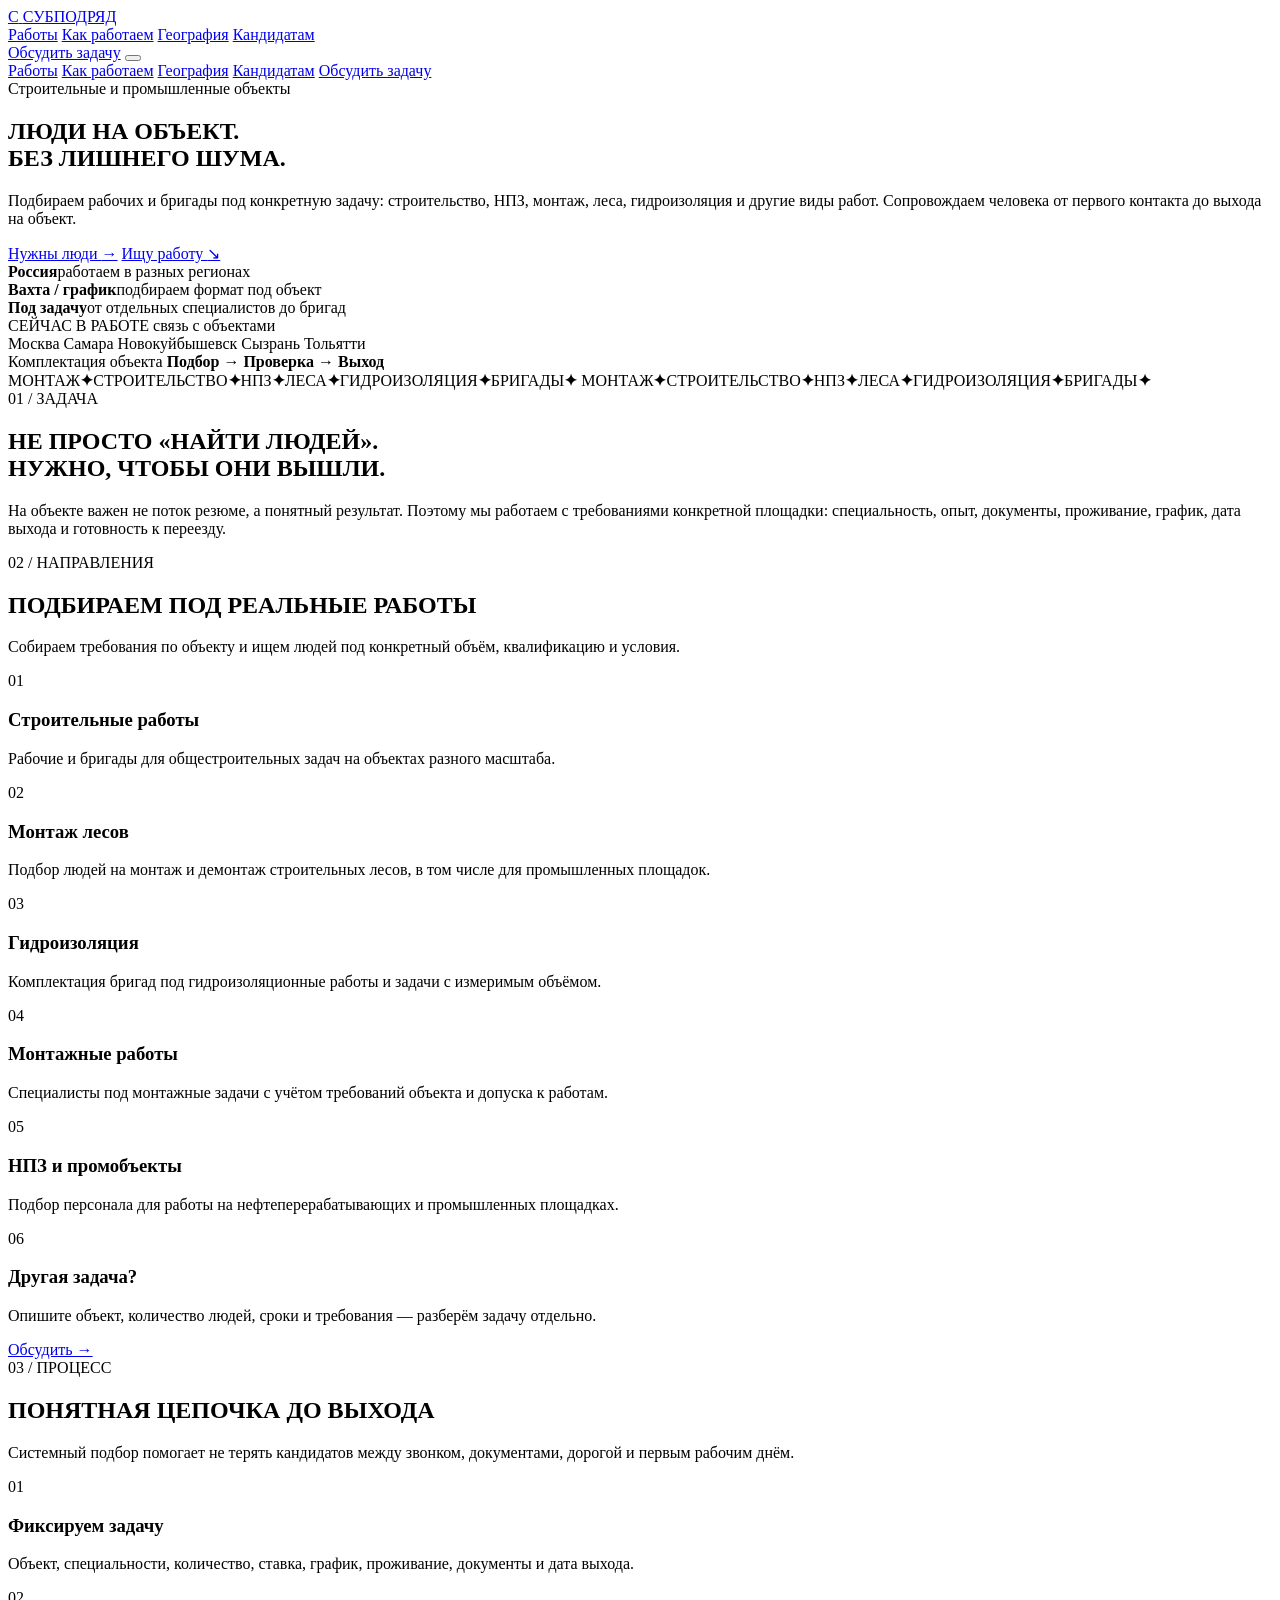
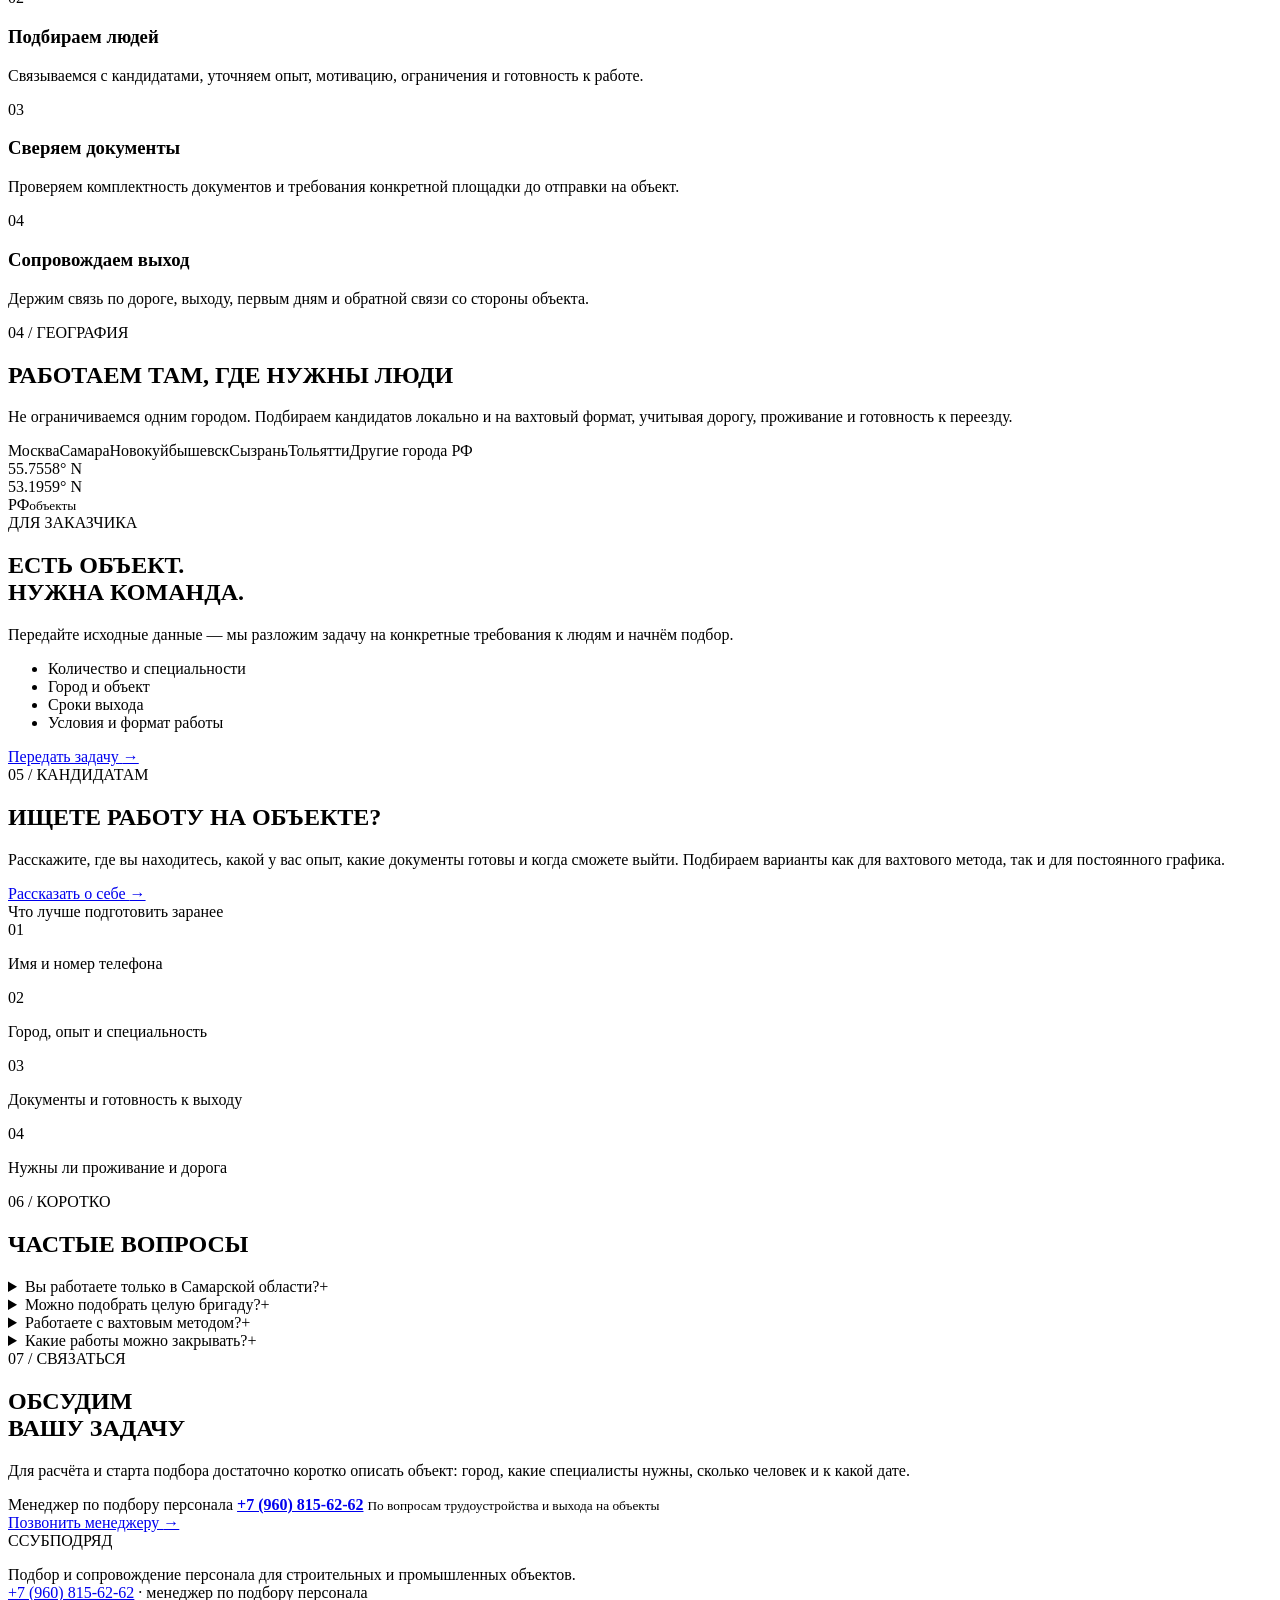
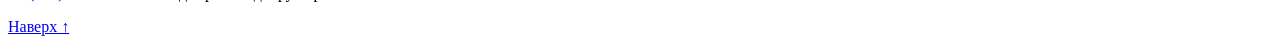
==== index.html @ 8a324e75 "Add company website" ====
<!doctype html>
<html lang="ru">
<head>
  <meta charset="utf-8">
  <meta name="viewport" content="width=device-width, initial-scale=1">
  <meta name="theme-color" content="#0b0d0f">
  <meta name="description" content="Субподряд — подбор и вывод рабочих и бригад на строительные, промышленные и нефтеперерабатывающие объекты по России.">
  <title>Субподряд — люди на объект</title>
  <link rel="preconnect" href="https://fonts.googleapis.com">
  <link rel="preconnect" href="https://fonts.gstatic.com" crossorigin>
  <link href="https://fonts.googleapis.com/css2?family=Manrope:wght@400;500;600;700;800&family=Russo+One&display=swap" rel="stylesheet">
  <link rel="stylesheet" href="styles.css">
  <link rel="icon" href="data:image/svg+xml,%3Csvg xmlns='http://www.w3.org/2000/svg' viewBox='0 0 64 64'%3E%3Crect width='64' height='64' rx='14' fill='%23F6C543'/%3E%3Cpath d='M17 18h30v8H25v7h18v8H25v7h22v8H17z' fill='%230B0D0F'/%3E%3C/svg%3E">
</head>
<body>
  <div class="noise"></div>

  <header class="site-header" id="top">
    <div class="container nav">
      <a class="brand" href="#top" aria-label="Субподряд">
        <span class="brand-mark">С</span>
        <span class="brand-text">СУБПОДРЯД</span>
      </a>
      <nav class="nav-links" aria-label="Основная навигация">
        <a href="#services">Работы</a>
        <a href="#process">Как работаем</a>
        <a href="#geography">География</a>
        <a href="#candidates">Кандидатам</a>
      </nav>
      <a class="btn btn-small btn-outline" href="#contact">Обсудить задачу</a>
      <button class="menu-button" aria-expanded="false" aria-controls="mobile-menu" aria-label="Открыть меню">
        <span></span><span></span>
      </button>
    </div>
    <div class="mobile-menu" id="mobile-menu">
      <a href="#services">Работы</a>
      <a href="#process">Как работаем</a>
      <a href="#geography">География</a>
      <a href="#candidates">Кандидатам</a>
      <a href="#contact">Обсудить задачу</a>
    </div>
  </header>

  <main>
    <section class="hero">
      <div class="container hero-grid">
        <div class="hero-copy reveal">
          <div class="eyebrow"><span class="pulse"></span> Строительные и промышленные объекты</div>
          <h1>ЛЮДИ НА ОБЪЕКТ.<br><span>БЕЗ ЛИШНЕГО ШУМА.</span></h1>
          <p class="hero-lead">Подбираем рабочих и бригады под конкретную задачу: строительство, НПЗ, монтаж, леса, гидроизоляция и другие виды работ. Сопровождаем человека от первого контакта до выхода на объект.</p>
          <div class="hero-actions">
            <a class="btn btn-primary" href="#contact">Нужны люди <span>→</span></a>
            <a class="text-link" href="#candidates">Ищу работу <span>↘</span></a>
          </div>
          <div class="hero-meta">
            <div><strong>Россия</strong><span>работаем в разных регионах</span></div>
            <div><strong>Вахта / график</strong><span>подбираем формат под объект</span></div>
            <div><strong>Под задачу</strong><span>от отдельных специалистов до бригад</span></div>
          </div>
        </div>

        <div class="hero-panel reveal delay-1" aria-label="Направления работы">
          <div class="panel-top">
            <span>СЕЙЧАС В РАБОТЕ</span>
            <span class="status-dot">связь с объектами</span>
          </div>
          <div class="route-map">
            <div class="route-line line-a"></div>
            <div class="route-line line-b"></div>
            <div class="route-line line-c"></div>
            <span class="city city-moscow"><i></i>Москва</span>
            <span class="city city-samara"><i></i>Самара</span>
            <span class="city city-nk"><i></i>Новокуйбышевск</span>
            <span class="city city-syzran"><i></i>Сызрань</span>
            <span class="city city-tlt"><i></i>Тольятти</span>
          </div>
          <div class="panel-bottom">
            <span>Комплектация объекта</span>
            <strong>Подбор → Проверка → Выход</strong>
          </div>
        </div>
      </div>
      <div class="marquee" aria-hidden="true">
        <div class="marquee-track">
          <span>МОНТАЖ</span><b>✦</b><span>СТРОИТЕЛЬСТВО</span><b>✦</b><span>НПЗ</span><b>✦</b><span>ЛЕСА</span><b>✦</b><span>ГИДРОИЗОЛЯЦИЯ</span><b>✦</b><span>БРИГАДЫ</span><b>✦</b>
          <span>МОНТАЖ</span><b>✦</b><span>СТРОИТЕЛЬСТВО</span><b>✦</b><span>НПЗ</span><b>✦</b><span>ЛЕСА</span><b>✦</b><span>ГИДРОИЗОЛЯЦИЯ</span><b>✦</b><span>БРИГАДЫ</span><b>✦</b>
        </div>
      </div>
    </section>

    <section class="section intro">
      <div class="container split">
        <div class="section-label reveal">01 / ЗАДАЧА</div>
        <div class="intro-copy reveal delay-1">
          <h2>НЕ ПРОСТО «НАЙТИ ЛЮДЕЙ».<br>НУЖНО, ЧТОБЫ ОНИ <span>ВЫШЛИ.</span></h2>
          <p>На объекте важен не поток резюме, а понятный результат. Поэтому мы работаем с требованиями конкретной площадки: специальность, опыт, документы, проживание, график, дата выхода и готовность к переезду.</p>
        </div>
      </div>
    </section>

    <section class="section services" id="services">
      <div class="container">
        <div class="section-head reveal">
          <div>
            <div class="section-label">02 / НАПРАВЛЕНИЯ</div>
            <h2>ПОДБИРАЕМ ПОД <span>РЕАЛЬНЫЕ РАБОТЫ</span></h2>
          </div>
          <p>Собираем требования по объекту и ищем людей под конкретный объём, квалификацию и условия.</p>
        </div>
        <div class="service-grid">
          <article class="service-card reveal">
            <span class="service-num">01</span>
            <h3>Строительные работы</h3>
            <p>Рабочие и бригады для общестроительных задач на объектах разного масштаба.</p>
            <div class="card-line"></div>
          </article>
          <article class="service-card reveal delay-1">
            <span class="service-num">02</span>
            <h3>Монтаж лесов</h3>
            <p>Подбор людей на монтаж и демонтаж строительных лесов, в том числе для промышленных площадок.</p>
            <div class="card-line"></div>
          </article>
          <article class="service-card reveal delay-2">
            <span class="service-num">03</span>
            <h3>Гидроизоляция</h3>
            <p>Комплектация бригад под гидроизоляционные работы и задачи с измеримым объёмом.</p>
            <div class="card-line"></div>
          </article>
          <article class="service-card reveal">
            <span class="service-num">04</span>
            <h3>Монтажные работы</h3>
            <p>Специалисты под монтажные задачи с учётом требований объекта и допуска к работам.</p>
            <div class="card-line"></div>
          </article>
          <article class="service-card reveal delay-1">
            <span class="service-num">05</span>
            <h3>НПЗ и промобъекты</h3>
            <p>Подбор персонала для работы на нефтеперерабатывающих и промышленных площадках.</p>
            <div class="card-line"></div>
          </article>
          <article class="service-card accent-card reveal delay-2">
            <span class="service-num">06</span>
            <h3>Другая задача?</h3>
            <p>Опишите объект, количество людей, сроки и требования — разберём задачу отдельно.</p>
            <a href="#contact">Обсудить →</a>
          </article>
        </div>
      </div>
    </section>

    <section class="section process" id="process">
      <div class="container">
        <div class="section-head reveal">
          <div>
            <div class="section-label">03 / ПРОЦЕСС</div>
            <h2>ПОНЯТНАЯ ЦЕПОЧКА <span>ДО ВЫХОДА</span></h2>
          </div>
          <p>Системный подбор помогает не терять кандидатов между звонком, документами, дорогой и первым рабочим днём.</p>
        </div>
        <div class="process-list">
          <div class="process-row reveal">
            <span class="process-index">01</span>
            <h3>Фиксируем задачу</h3>
            <p>Объект, специальности, количество, ставка, график, проживание, документы и дата выхода.</p>
          </div>
          <div class="process-row reveal">
            <span class="process-index">02</span>
            <h3>Подбираем людей</h3>
            <p>Связываемся с кандидатами, уточняем опыт, мотивацию, ограничения и готовность к работе.</p>
          </div>
          <div class="process-row reveal">
            <span class="process-index">03</span>
            <h3>Сверяем документы</h3>
            <p>Проверяем комплектность документов и требования конкретной площадки до отправки на объект.</p>
          </div>
          <div class="process-row reveal">
            <span class="process-index">04</span>
            <h3>Сопровождаем выход</h3>
            <p>Держим связь по дороге, выходу, первым дням и обратной связи со стороны объекта.</p>
          </div>
        </div>
      </div>
    </section>

    <section class="section geography" id="geography">
      <div class="container geo-grid">
        <div class="geo-copy reveal">
          <div class="section-label">04 / ГЕОГРАФИЯ</div>
          <h2>РАБОТАЕМ ТАМ, ГДЕ <span>НУЖНЫ ЛЮДИ</span></h2>
          <p>Не ограничиваемся одним городом. Подбираем кандидатов локально и на вахтовый формат, учитывая дорогу, проживание и готовность к переезду.</p>
          <div class="city-tags">
            <span>Москва</span><span>Самара</span><span>Новокуйбышевск</span><span>Сызрань</span><span>Тольятти</span><span>Другие города РФ</span>
          </div>
        </div>
        <div class="geo-visual reveal delay-1">
          <div class="coordinate c1">55.7558° N</div>
          <div class="coordinate c2">53.1959° N</div>
          <div class="geo-ring ring-1"></div>
          <div class="geo-ring ring-2"></div>
          <div class="geo-core"><span>РФ</span><small>объекты</small></div>
          <div class="geo-point p1"></div><div class="geo-point p2"></div><div class="geo-point p3"></div><div class="geo-point p4"></div>
        </div>
      </div>
    </section>

    <section class="section employer">
      <div class="container employer-card reveal">
        <div>
          <div class="section-label dark-label">ДЛЯ ЗАКАЗЧИКА</div>
          <h2>ЕСТЬ ОБЪЕКТ.<br>НУЖНА <span>КОМАНДА.</span></h2>
        </div>
        <div class="employer-side">
          <p>Передайте исходные данные — мы разложим задачу на конкретные требования к людям и начнём подбор.</p>
          <ul>
            <li>Количество и специальности</li>
            <li>Город и объект</li>
            <li>Сроки выхода</li>
            <li>Условия и формат работы</li>
          </ul>
          <a class="btn btn-dark" href="#contact">Передать задачу <span>→</span></a>
        </div>
      </div>
    </section>

    <section class="section candidates" id="candidates">
      <div class="container candidate-grid">
        <div class="candidate-copy reveal">
          <div class="section-label">05 / КАНДИДАТАМ</div>
          <h2>ИЩЕТЕ <span>РАБОТУ НА ОБЪЕКТЕ?</span></h2>
          <p>Расскажите, где вы находитесь, какой у вас опыт, какие документы готовы и когда сможете выйти. Подбираем варианты как для вахтового метода, так и для постоянного графика.</p>
          <a class="btn btn-primary" href="#contact">Рассказать о себе <span>→</span></a>
        </div>
        <div class="candidate-checklist reveal delay-1">
          <div class="check-head">Что лучше подготовить заранее</div>
          <div class="check-item"><span>01</span><p>Имя и номер телефона</p></div>
          <div class="check-item"><span>02</span><p>Город, опыт и специальность</p></div>
          <div class="check-item"><span>03</span><p>Документы и готовность к выходу</p></div>
          <div class="check-item"><span>04</span><p>Нужны ли проживание и дорога</p></div>
        </div>
      </div>
    </section>

    <section class="section faq">
      <div class="container">
        <div class="section-head reveal">
          <div>
            <div class="section-label">06 / КОРОТКО</div>
            <h2>ЧАСТЫЕ <span>ВОПРОСЫ</span></h2>
          </div>
        </div>
        <div class="faq-list">
          <details class="reveal">
            <summary>Вы работаете только в Самарской области?<span>+</span></summary>
            <p>Нет. Среди направлений работы — Москва, Самара, Новокуйбышевск, Сызрань, Тольятти и другие города России. География зависит от текущих объектов.</p>
          </details>
          <details class="reveal">
            <summary>Можно подобрать целую бригаду?<span>+</span></summary>
            <p>Да. Задача может быть как на отдельных специалистов, так и на сформированные или комплектуемые бригады.</p>
          </details>
          <details class="reveal">
            <summary>Работаете с вахтовым методом?<span>+</span></summary>
            <p>Да. При подборе учитываем готовность к переезду, дорогу, проживание и дату возможного выхода.</p>
          </details>
          <details class="reveal">
            <summary>Какие работы можно закрывать?<span>+</span></summary>
            <p>Строительные и монтажные работы, строительные леса, гидроизоляция, задачи на НПЗ и промышленных объектах, а также другие направления после уточнения требований.</p>
          </details>
        </div>
      </div>
    </section>

    <section class="section contact" id="contact">
      <div class="container contact-card reveal">
        <div>
          <div class="section-label">07 / СВЯЗАТЬСЯ</div>
          <h2>ОБСУДИМ<br><span>ВАШУ ЗАДАЧУ</span></h2>
        </div>
        <div class="contact-side">
          <p>Для расчёта и старта подбора достаточно коротко описать объект: город, какие специалисты нужны, сколько человек и к какой дате.</p>
          <div class="contact-note">
            <span>Менеджер по подбору персонала</span>
            <strong><a href="tel:+79608156262">+7 (960) 815-62-62</a></strong>
            <small>По вопросам трудоустройства и выхода на объекты</small>
          </div>
          <a class="btn btn-primary" href="tel:+79608156262">Позвонить менеджеру <span>→</span></a>
        </div>
      </div>
    </section>
  </main>

  <footer>
    <div class="container footer-grid">
      <div class="brand footer-brand"><span class="brand-mark">С</span><span class="brand-text">СУБПОДРЯД</span></div>
      <p>Подбор и сопровождение персонала для строительных и промышленных объектов.<br><a href="tel:+79608156262">+7 (960) 815-62-62</a> · менеджер по подбору персонала</p>
      <a href="#top">Наверх ↑</a>
    </div>
  </footer>

  <script src="script.js"></script>
</body>
</html>
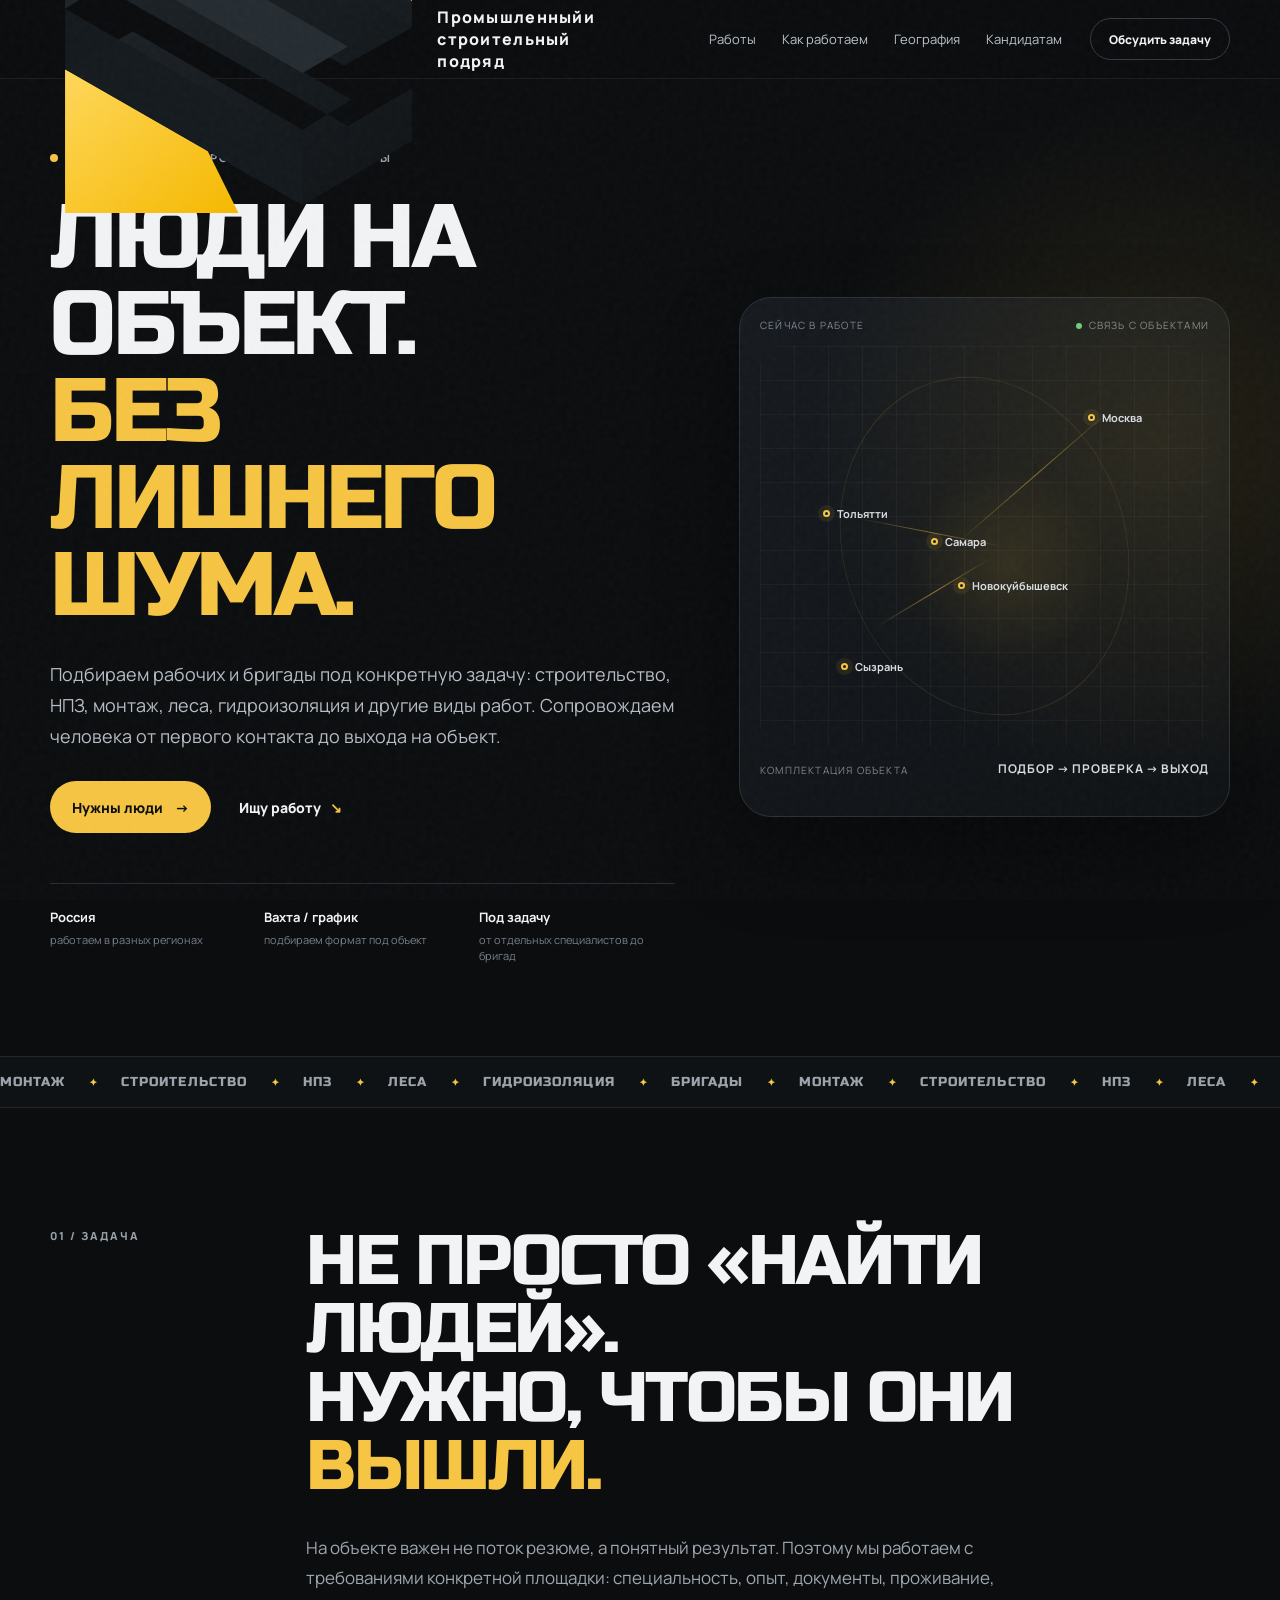
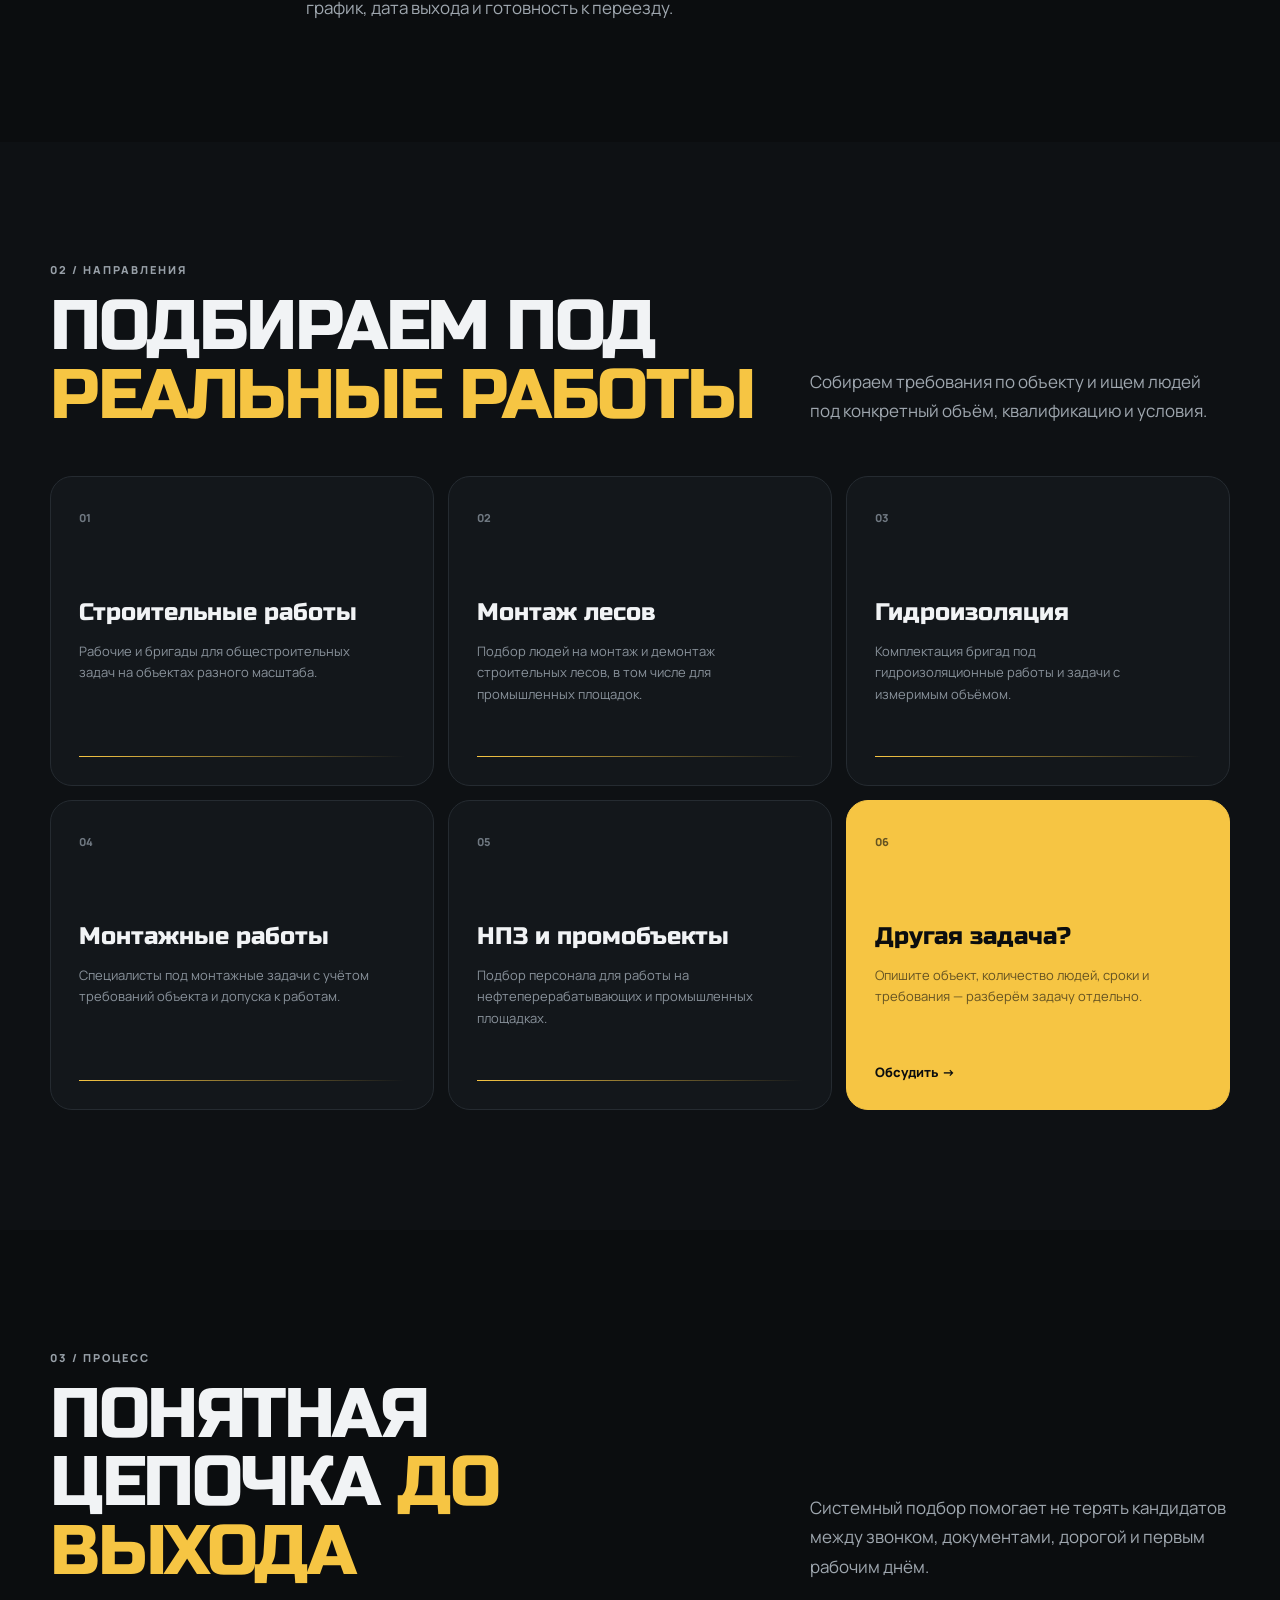
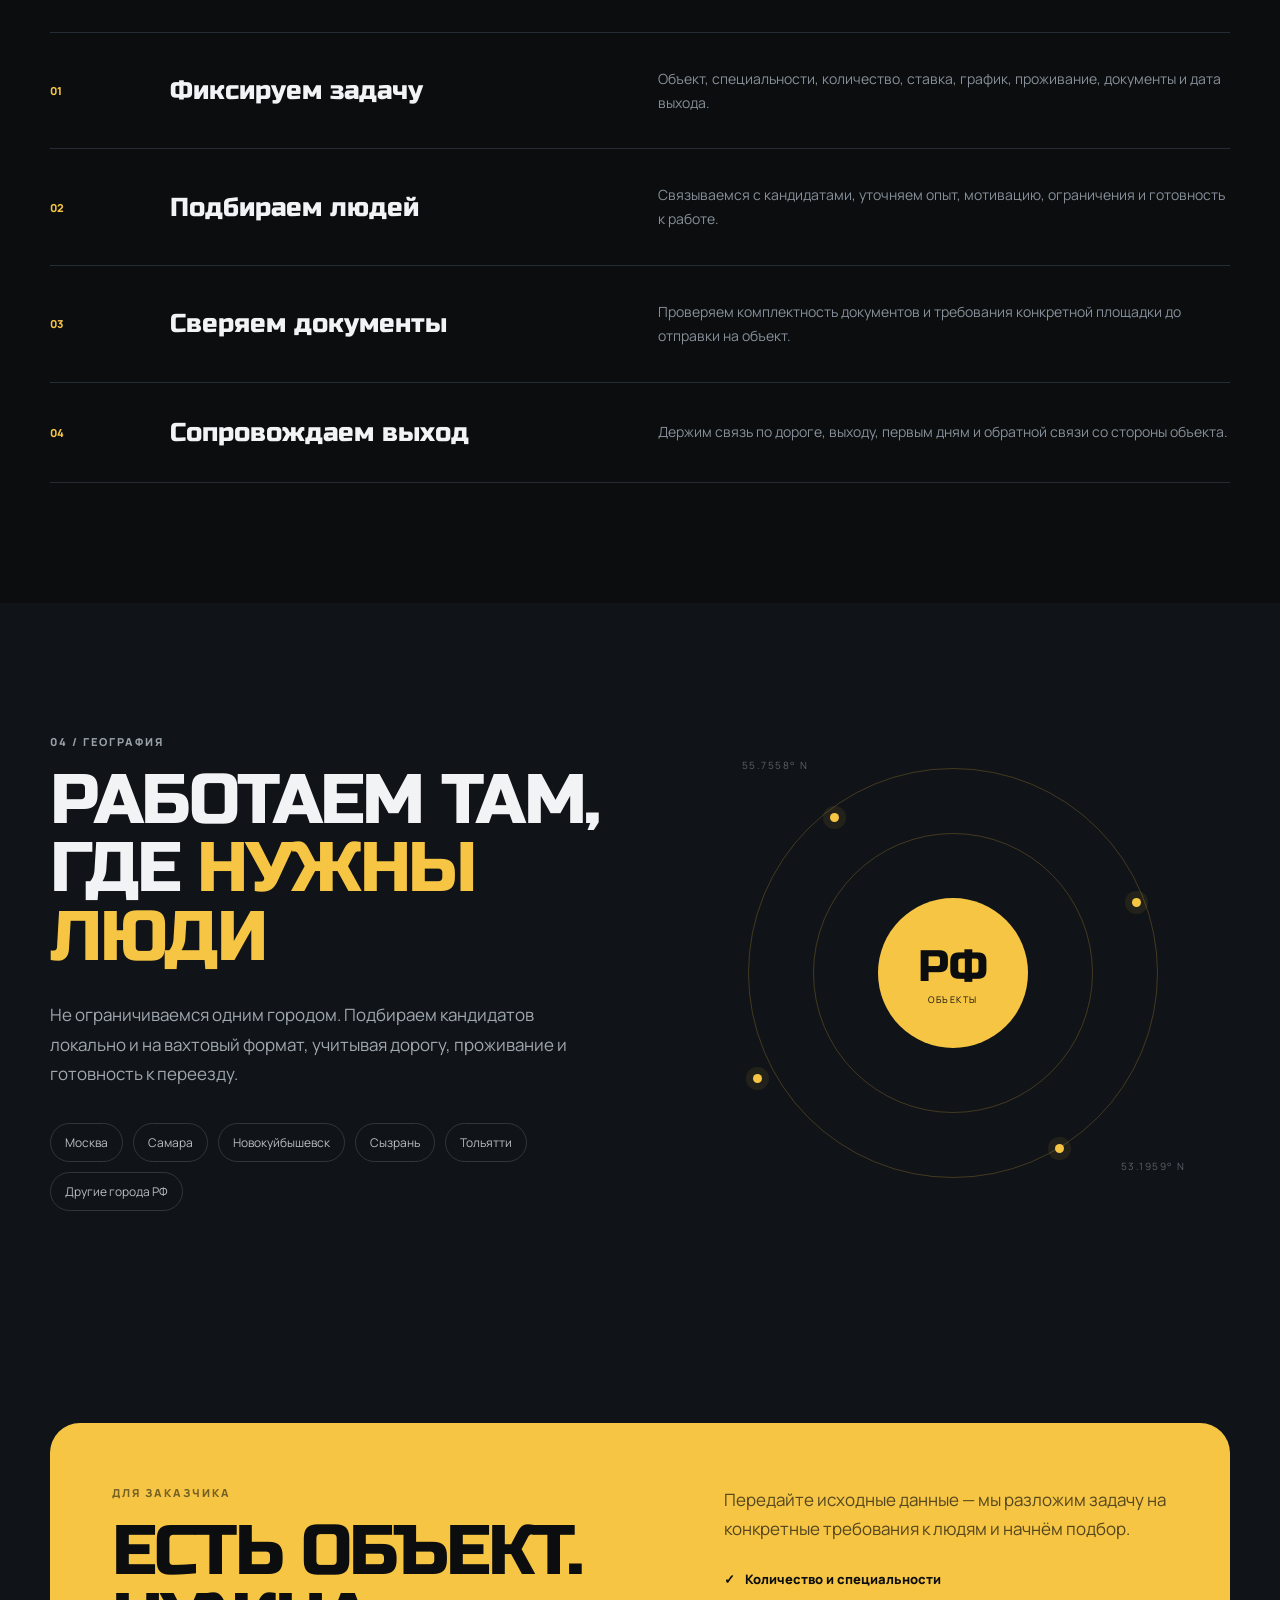
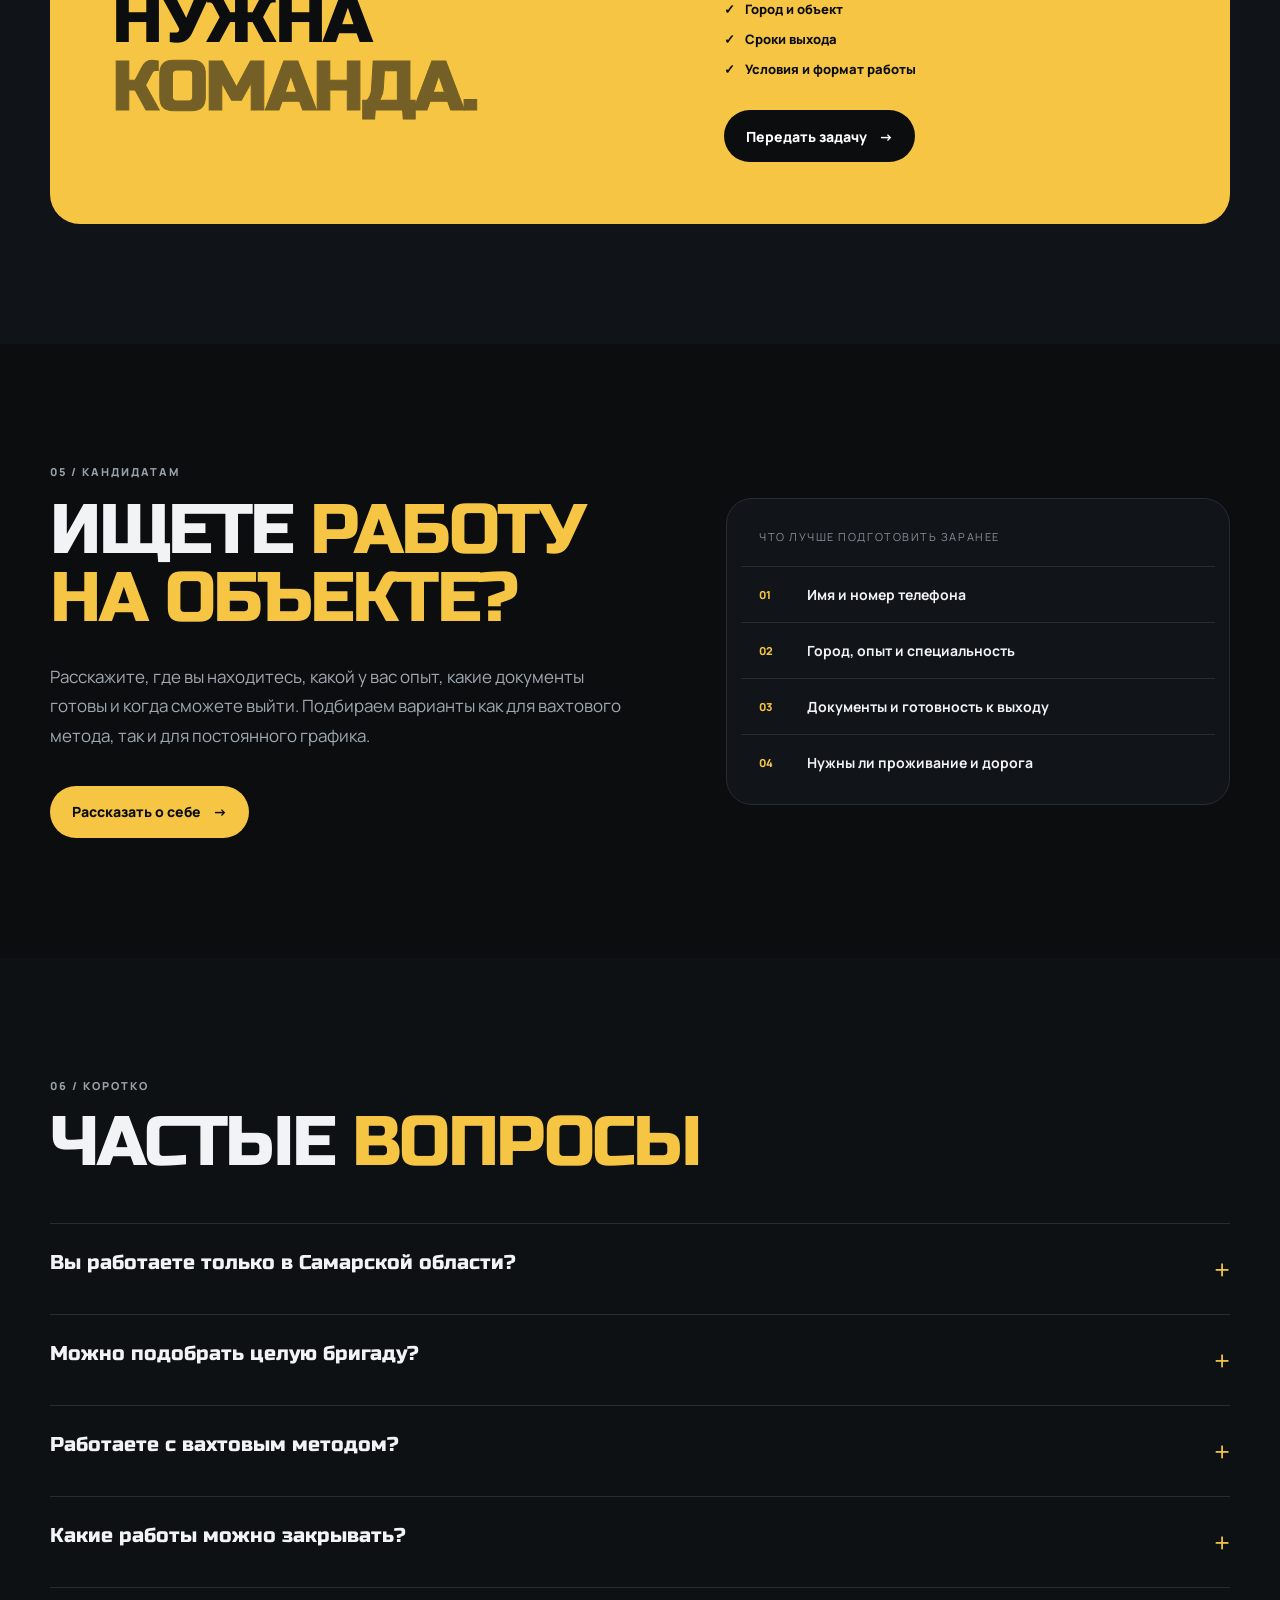
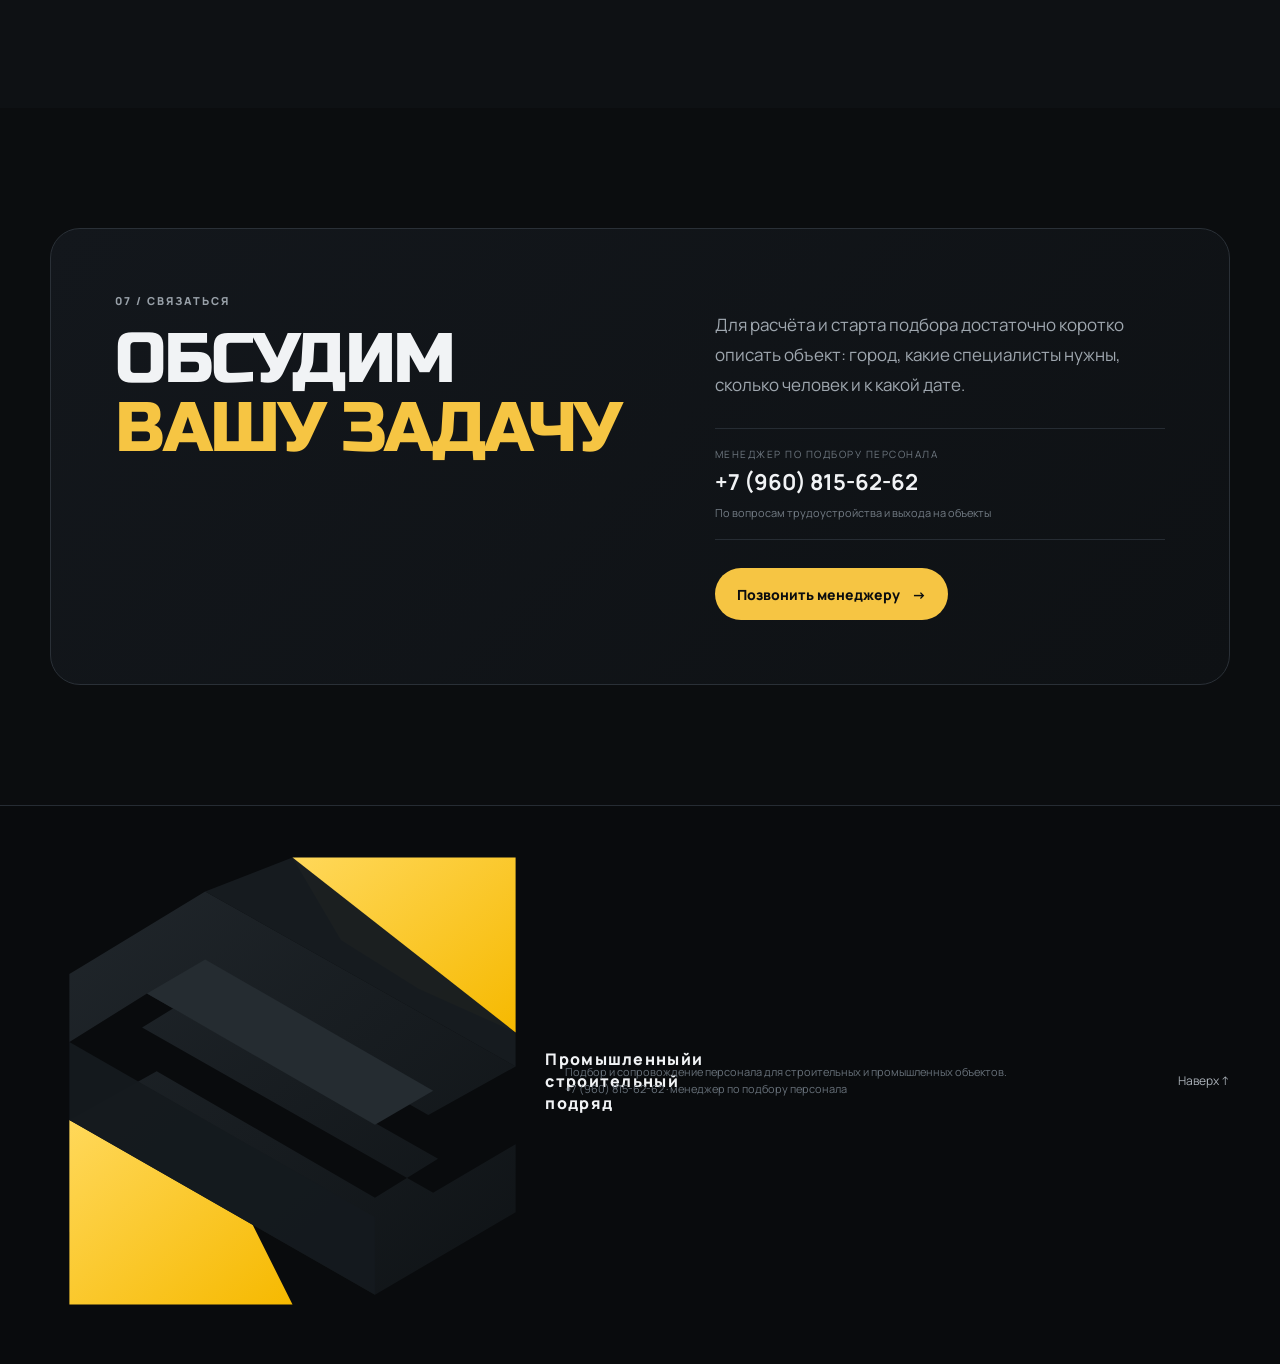
==== commit 22536238: "Replace temporary Subpodryad wordmark with descriptor logo" ====
--- a/index.html
+++ b/index.html
@@ -4,22 +4,22 @@
   <meta charset="utf-8">
   <meta name="viewport" content="width=device-width, initial-scale=1">
   <meta name="theme-color" content="#0b0d0f">
-  <meta name="description" content="Субподряд — подбор и вывод рабочих и бригад на строительные, промышленные и нефтеперерабатывающие объекты по России.">
-  <title>Субподряд — люди на объект</title>
+  <meta name="description" content="Промышленный и строительный подряд — подбор и вывод рабочих и бригад на строительные, промышленные и нефтеперерабатывающие объекты по России.">
+  <title>Промышленный и строительный подряд</title>
   <link rel="preconnect" href="https://fonts.googleapis.com">
   <link rel="preconnect" href="https://fonts.gstatic.com" crossorigin>
   <link href="https://fonts.googleapis.com/css2?family=Manrope:wght@400;500;600;700;800&family=Russo+One&display=swap" rel="stylesheet">
   <link rel="stylesheet" href="styles.css">
-  <link rel="icon" href="data:image/svg+xml,%3Csvg xmlns='http://www.w3.org/2000/svg' viewBox='0 0 64 64'%3E%3Crect width='64' height='64' rx='14' fill='%23F6C543'/%3E%3Cpath d='M17 18h30v8H25v7h18v8H25v7h22v8H17z' fill='%230B0D0F'/%3E%3C/svg%3E">
+  <link rel="icon" href="brand-icon.svg" type="image/svg+xml">
 </head>
 <body>
   <div class="noise"></div>
 
   <header class="site-header" id="top">
     <div class="container nav">
-      <a class="brand" href="#top" aria-label="Субподряд">
-        <span class="brand-mark">С</span>
-        <span class="brand-text">СУБПОДРЯД</span>
+      <a class="brand brand-lockup" href="#top" aria-label="Промышленный и строительный подряд">
+        <img class="brand-icon" src="brand-icon.svg" alt="">
+        <span class="brand-descriptor"><span>Промышленный</span><span>и строительный подряд</span></span>
       </a>
       <nav class="nav-links" aria-label="Основная навигация">
         <a href="#services">Работы</a>
@@ -290,7 +290,10 @@
 
   <footer>
     <div class="container footer-grid">
-      <div class="brand footer-brand"><span class="brand-mark">С</span><span class="brand-text">СУБПОДРЯД</span></div>
+      <div class="brand brand-lockup footer-brand">
+        <img class="brand-icon" src="brand-icon.svg" alt="">
+        <span class="brand-descriptor"><span>Промышленный</span><span>и строительный подряд</span></span>
+      </div>
       <p>Подбор и сопровождение персонала для строительных и промышленных объектов.<br><a href="tel:+79608156262">+7 (960) 815-62-62</a> · менеджер по подбору персонала</p>
       <a href="#top">Наверх ↑</a>
     </div>
--- a/styles.css
+++ b/styles.css
@@ -0,0 +1,270 @@
+:root{
+  --bg:#0b0d0f;
+  --bg-2:#111418;
+  --card:#15191e;
+  --line:#262c33;
+  --text:#f1f3f5;
+  --muted:#98a0a8;
+  --accent:#f6c543;
+  --accent-2:#ffd866;
+  --dark:#0b0d0f;
+  --max:1180px;
+  --radius:26px;
+}
+*{box-sizing:border-box}
+html{scroll-behavior:smooth}
+body{
+  margin:0;
+  font-family:"Manrope",sans-serif;
+  background:var(--bg);
+  color:var(--text);
+  overflow-x:hidden;
+}
+body.menu-open{overflow:hidden}
+a{color:inherit;text-decoration:none}
+button{font:inherit}
+.container{width:min(calc(100% - 40px),var(--max));margin:0 auto}
+.noise{
+  position:fixed;inset:0;pointer-events:none;opacity:.045;z-index:99;
+  background-image:url("data:image/svg+xml,%3Csvg viewBox='0 0 180 180' xmlns='http://www.w3.org/2000/svg'%3E%3Cfilter id='n'%3E%3CfeTurbulence type='fractalNoise' baseFrequency='.85' numOctaves='3' stitchTiles='stitch'/%3E%3C/filter%3E%3Crect width='100%25' height='100%25' filter='url(%23n)' opacity='.7'/%3E%3C/svg%3E");
+}
+.site-header{
+  position:fixed;top:0;left:0;right:0;z-index:50;
+  background:rgba(11,13,15,.78);backdrop-filter:blur(16px);
+  border-bottom:1px solid rgba(255,255,255,.07);
+}
+.nav{height:78px;display:flex;align-items:center;gap:28px}
+.brand{display:inline-flex;align-items:center;gap:10px;font-weight:800;letter-spacing:.08em}
+.brand-mark{
+  width:34px;height:34px;border-radius:10px;display:grid;place-items:center;
+  background:var(--accent);color:var(--dark);font-family:"Russo One",sans-serif;
+}
+.brand-text{font-size:14px}
+.nav-links{display:flex;gap:26px;margin-left:auto}
+.nav-links a{font-size:13px;color:#bcc3ca;transition:.2s}
+.nav-links a:hover{color:var(--text)}
+.btn{
+  display:inline-flex;align-items:center;justify-content:center;gap:12px;
+  min-height:52px;padding:0 22px;border-radius:999px;font-weight:800;font-size:14px;
+  transition:transform .2s,background .2s,border-color .2s;
+}
+.btn:hover{transform:translateY(-2px)}
+.btn-small{min-height:42px;padding:0 18px;font-size:12px}
+.btn-outline{border:1px solid #353b42}
+.btn-outline:hover{border-color:#626b74}
+.btn-primary{background:var(--accent);color:var(--dark)}
+.btn-primary:hover{background:var(--accent-2)}
+.btn-dark{background:var(--dark);color:white}
+.menu-button{display:none;margin-left:auto;background:none;border:0;width:42px;height:42px;position:relative}
+.menu-button span{position:absolute;left:9px;right:9px;height:2px;background:white;transition:.25s}
+.menu-button span:first-child{top:15px}.menu-button span:last-child{top:25px}
+.menu-button[aria-expanded="true"] span:first-child{transform:translateY(5px) rotate(45deg)}
+.menu-button[aria-expanded="true"] span:last-child{transform:translateY(-5px) rotate(-45deg)}
+.mobile-menu{display:none}
+
+.hero{padding:150px 0 0;min-height:840px;position:relative}
+.hero:before{
+  content:"";position:absolute;width:760px;height:760px;right:-260px;top:60px;
+  background:radial-gradient(circle,rgba(246,197,67,.11),transparent 65%);pointer-events:none;
+}
+.hero-grid{display:grid;grid-template-columns:1.12fr .88fr;gap:64px;align-items:center}
+.eyebrow,.section-label{
+  color:var(--muted);font-size:11px;font-weight:800;letter-spacing:.18em;text-transform:uppercase;
+}
+.eyebrow{display:flex;align-items:center;gap:10px;margin-bottom:30px}
+.pulse{width:8px;height:8px;border-radius:50%;background:var(--accent);box-shadow:0 0 0 0 rgba(246,197,67,.5);animation:pulse 2s infinite}
+@keyframes pulse{70%{box-shadow:0 0 0 9px rgba(246,197,67,0)}100%{box-shadow:0 0 0 0 rgba(246,197,67,0)}}
+h1,h2{
+  margin:0;font-family:"Russo One",sans-serif;font-weight:400;letter-spacing:-.035em;line-height:.97;
+}
+h1{font-size:clamp(54px,7vw,98px)}
+h1 span,h2 span{color:var(--accent)}
+.hero-lead{font-size:18px;line-height:1.7;color:#b6bdc5;max-width:680px;margin:30px 0}
+.hero-actions{display:flex;align-items:center;gap:28px}
+.text-link{font-weight:800;font-size:14px}
+.text-link span{color:var(--accent);margin-left:6px}
+.hero-meta{display:grid;grid-template-columns:repeat(3,1fr);gap:18px;margin-top:50px;padding-top:24px;border-top:1px solid var(--line)}
+.hero-meta strong,.hero-meta span{display:block}
+.hero-meta strong{font-size:13px;margin-bottom:6px}
+.hero-meta span{font-size:11px;color:#77808a;line-height:1.45}
+
+.hero-panel{
+  border:1px solid #2a3037;background:linear-gradient(145deg,#161a1f,#0f1215);
+  border-radius:32px;padding:20px;min-height:520px;box-shadow:0 35px 80px rgba(0,0,0,.35);
+  transform:rotate(1.2deg);
+}
+.panel-top,.panel-bottom{display:flex;justify-content:space-between;align-items:center;font-size:10px;letter-spacing:.12em;color:#7f8892;text-transform:uppercase}
+.status-dot:before{content:"";width:6px;height:6px;border-radius:50%;background:#63d17a;display:inline-block;margin-right:7px}
+.route-map{
+  position:relative;height:400px;margin:14px 0;border-radius:22px;overflow:hidden;
+  background:
+    linear-gradient(rgba(255,255,255,.035) 1px,transparent 1px),
+    linear-gradient(90deg,rgba(255,255,255,.035) 1px,transparent 1px),
+    radial-gradient(circle at 55% 55%,rgba(246,197,67,.10),transparent 31%);
+  background-size:34px 34px,34px 34px,100% 100%;
+}
+.route-map:after{
+  content:"";position:absolute;inset:28px;border:1px solid rgba(246,197,67,.12);border-radius:50%;
+  transform:rotate(-18deg) scaleX(.72);
+}
+.city{position:absolute;font-size:11px;font-weight:700;color:#d8dde1;z-index:3;display:flex;align-items:center;gap:7px}
+.city i{width:7px;height:7px;border:2px solid var(--accent);background:#15191e;border-radius:50%;box-shadow:0 0 0 5px rgba(246,197,67,.08)}
+.city-moscow{top:16%;right:15%}.city-samara{top:47%;left:38%}.city-nk{top:58%;left:44%}.city-syzran{bottom:18%;left:18%}.city-tlt{top:40%;left:14%}
+.route-line{position:absolute;height:1px;background:linear-gradient(90deg,transparent,var(--accent),transparent);transform-origin:left center;opacity:.5;z-index:2}
+.line-a{width:205px;left:44%;top:49%;transform:rotate(-41deg)}
+.line-b{width:150px;left:22%;top:43%;transform:rotate(11deg)}
+.line-c{width:135px;left:26%;top:70%;transform:rotate(-31deg)}
+.panel-bottom{align-items:flex-end}
+.panel-bottom span,.panel-bottom strong{display:block}
+.panel-bottom strong{font-size:12px;color:#d7dce1;letter-spacing:.06em}
+
+.marquee{overflow:hidden;border-top:1px solid #22272d;border-bottom:1px solid #22272d;margin-top:92px;background:#0f1215}
+.marquee-track{display:flex;align-items:center;width:max-content;gap:24px;padding:17px 0;animation:scroll 28s linear infinite}
+.marquee span{font-family:"Russo One";font-size:13px;color:#9ba3ab;letter-spacing:.08em}
+.marquee b{color:var(--accent);font-size:10px}
+@keyframes scroll{to{transform:translateX(-50%)}}
+
+.section{padding:120px 0}
+.split{display:grid;grid-template-columns:200px 1fr;gap:56px}
+.intro-copy{max-width:900px}
+h2{font-size:clamp(42px,5.5vw,72px)}
+.intro-copy p,.section-head p,.geo-copy p,.candidate-copy p,.contact-side p,.employer-side>p{
+  color:#9fa7af;font-size:17px;line-height:1.75;
+}
+.intro-copy p{max-width:700px;margin:32px 0 0}
+.section-head{display:flex;justify-content:space-between;align-items:flex-end;gap:50px;margin-bottom:46px}
+.section-head h2{margin-top:16px}
+.section-head p{max-width:420px;margin:0 0 4px}
+
+.services{background:#0e1114}
+.service-grid{display:grid;grid-template-columns:repeat(3,1fr);gap:14px}
+.service-card{
+  min-height:310px;padding:28px;border:1px solid #252b31;border-radius:22px;background:#13171b;position:relative;overflow:hidden;
+  transition:.25s;
+}
+.service-card:hover{transform:translateY(-4px);border-color:#424a52}
+.service-num{font-size:11px;color:#6f7881;font-weight:800}
+.service-card h3{font-family:"Russo One";font-weight:400;font-size:24px;line-height:1.15;margin:72px 0 14px}
+.service-card p{font-size:13px;line-height:1.65;color:#89929b;max-width:290px}
+.card-line{position:absolute;left:28px;right:28px;bottom:28px;height:1px;background:linear-gradient(90deg,var(--accent),transparent)}
+.accent-card{background:var(--accent);color:var(--dark);border-color:var(--accent)}
+.accent-card .service-num,.accent-card p{color:rgba(11,13,15,.62)}
+.accent-card a{position:absolute;left:28px;bottom:28px;font-weight:800;font-size:13px}
+
+.process{background:#0b0d0f}
+.process-list{border-top:1px solid var(--line)}
+.process-row{
+  display:grid;grid-template-columns:90px 1fr 1.25fr;gap:30px;align-items:center;
+  padding:34px 0;border-bottom:1px solid var(--line);
+}
+.process-index{color:var(--accent);font-size:11px;font-weight:800}
+.process-row h3{margin:0;font-family:"Russo One";font-weight:400;font-size:26px}
+.process-row p{margin:0;color:#87909a;line-height:1.7;font-size:14px}
+
+.geography{background:#101317}
+.geo-grid{display:grid;grid-template-columns:1fr 1fr;gap:70px;align-items:center}
+.geo-copy h2{margin:18px 0 28px}
+.geo-copy p{max-width:560px}
+.city-tags{display:flex;flex-wrap:wrap;gap:10px;margin-top:34px}
+.city-tags span{border:1px solid #30363d;border-radius:999px;padding:10px 14px;font-size:12px;color:#b7bec5}
+.geo-visual{height:500px;position:relative;display:grid;place-items:center}
+.geo-ring{position:absolute;border:1px solid rgba(246,197,67,.22);border-radius:50%}
+.ring-1{width:410px;height:410px}.ring-2{width:280px;height:280px}
+.geo-core{width:150px;height:150px;border-radius:50%;background:var(--accent);color:var(--dark);display:grid;place-items:center;align-content:center;position:relative;z-index:2}
+.geo-core span{font-family:"Russo One";font-size:44px}.geo-core small{text-transform:uppercase;letter-spacing:.15em;font-size:9px}
+.coordinate{position:absolute;color:#59616a;font-size:10px;letter-spacing:.15em}.c1{top:7%;left:12%}.c2{right:8%;bottom:10%}
+.geo-point{position:absolute;width:9px;height:9px;border-radius:50%;background:var(--accent);box-shadow:0 0 0 7px rgba(246,197,67,.08)}
+.p1{top:18%;left:28%}.p2{right:16%;top:35%}.p3{left:14%;bottom:28%}.p4{right:30%;bottom:14%}
+
+.employer{padding-top:80px;background:#101317}
+.employer-card{background:var(--accent);color:var(--dark);border-radius:30px;padding:62px;display:grid;grid-template-columns:1.1fr .9fr;gap:70px}
+.employer-card h2{margin-top:18px}
+.employer-card h2 span{color:var(--dark);-webkit-text-stroke:1px var(--dark);opacity:.55}
+.dark-label{color:rgba(11,13,15,.55)}
+.employer-side>p{color:rgba(11,13,15,.69);margin-top:0}
+.employer-side ul{list-style:none;padding:0;margin:26px 0 32px;display:grid;gap:12px}
+.employer-side li{font-weight:800;font-size:13px}
+.employer-side li:before{content:"✓";margin-right:10px}
+
+.candidates{background:#0b0d0f}
+.candidate-grid{display:grid;grid-template-columns:1fr .86fr;gap:90px;align-items:center}
+.candidate-copy h2{margin:18px 0 28px}
+.candidate-copy .btn{margin-top:18px}
+.candidate-checklist{border:1px solid var(--line);border-radius:26px;padding:14px;background:#11151a}
+.check-head{padding:16px 18px 22px;color:#858e97;font-size:11px;text-transform:uppercase;letter-spacing:.14em}
+.check-item{display:grid;grid-template-columns:48px 1fr;align-items:center;border-top:1px solid var(--line);padding:18px}
+.check-item span{color:var(--accent);font-size:11px;font-weight:800}
+.check-item p{margin:0;font-weight:700;font-size:14px}
+
+.faq{background:#0e1114}
+.faq-list{border-top:1px solid var(--line)}
+details{border-bottom:1px solid var(--line)}
+summary{list-style:none;cursor:pointer;padding:26px 0;font-family:"Russo One";font-size:20px;display:flex;justify-content:space-between;gap:30px}
+summary::-webkit-details-marker{display:none}
+summary span{color:var(--accent);font-family:"Manrope";font-size:28px;font-weight:400;transition:.2s}
+details[open] summary span{transform:rotate(45deg)}
+details p{max-width:780px;margin:-8px 0 26px;color:#8d969f;line-height:1.75;font-size:14px}
+
+.contact{background:#0b0d0f}
+.contact-card{border:1px solid #2a3037;border-radius:30px;padding:64px;display:grid;grid-template-columns:1fr .85fr;gap:70px;background:linear-gradient(135deg,#13171c,#0e1114)}
+.contact-card h2{margin-top:18px}
+.contact-note{margin:28px 0;border-top:1px solid var(--line);border-bottom:1px solid var(--line);padding:18px 0}
+.contact-note span,.contact-note strong,.contact-note small{display:block}
+.contact-note span{font-size:10px;color:#6f7881;text-transform:uppercase;letter-spacing:.15em;margin-bottom:7px}
+.contact-note strong{font-size:22px;line-height:1.35;color:#f1f3f5}
+.contact-note strong a{transition:color .2s}
+.contact-note strong a:hover{color:var(--accent)}
+.contact-note small{margin-top:7px;font-size:11px;line-height:1.55;color:#737c85}
+.disabled-link{opacity:.55;pointer-events:none}
+
+footer{border-top:1px solid var(--line);padding:32px 0 40px;background:#090b0d}
+.footer-grid{display:grid;grid-template-columns:1fr 1.2fr auto;gap:30px;align-items:center}
+.footer-grid p{color:#68717a;font-size:11px;line-height:1.5;margin:0}
+.footer-grid>a{font-size:12px;color:#aab1b8}
+
+.reveal{opacity:0;transform:translateY(24px);transition:opacity .7s ease,transform .7s ease}
+.reveal.visible{opacity:1;transform:none}
+.delay-1{transition-delay:.12s}.delay-2{transition-delay:.22s}
+
+@media (max-width:980px){
+  .nav-links,.nav>.btn{display:none}.menu-button{display:block}
+  .mobile-menu{
+    position:fixed;top:78px;left:0;right:0;background:#0d1013;border-bottom:1px solid var(--line);
+    padding:20px;flex-direction:column;gap:8px
+  }
+  .mobile-menu.open{display:flex}
+  .mobile-menu a{padding:14px 0;border-bottom:1px solid #20252b;font-weight:700;font-size:14px}
+  .hero{padding-top:130px}.hero-grid,.geo-grid,.candidate-grid,.employer-card,.contact-card{grid-template-columns:1fr}
+  .hero-grid{gap:46px}.hero-panel{min-height:470px;transform:none}
+  .service-grid{grid-template-columns:repeat(2,1fr)}
+  .split{grid-template-columns:1fr;gap:24px}
+  .section-head{align-items:flex-start;flex-direction:column}
+  .geo-visual{height:430px}
+  .candidate-grid,.employer-card,.contact-card{gap:45px}
+  .footer-grid{grid-template-columns:1fr auto}.footer-grid p{grid-column:1/-1;grid-row:2}
+}
+@media (max-width:640px){
+  .container{width:min(calc(100% - 28px),var(--max))}
+  .nav{height:70px}.mobile-menu{top:70px}
+  .hero{padding-top:112px;min-height:auto}
+  h1{font-size:clamp(46px,14vw,64px)}h2{font-size:clamp(38px,11vw,52px)}
+  .hero-lead{font-size:15px;line-height:1.65}
+  .hero-actions{align-items:flex-start;flex-direction:column;gap:18px}
+  .hero-meta{grid-template-columns:1fr;gap:14px}
+  .hero-meta div{padding-bottom:12px;border-bottom:1px solid #1f2429}
+  .hero-panel{min-height:390px;padding:14px}.route-map{height:300px}
+  .city{font-size:9px}.city-moscow{right:6%}.city-samara{left:34%}.city-nk{left:40%}
+  .marquee{margin-top:64px}
+  .section{padding:86px 0}
+  .service-grid{grid-template-columns:1fr}
+  .service-card{min-height:270px}
+  .service-card h3{margin-top:55px}
+  .process-row{grid-template-columns:46px 1fr;padding:25px 0}
+  .process-row p{grid-column:2}
+  .geo-visual{height:330px}.ring-1{width:300px;height:300px}.ring-2{width:205px;height:205px}.geo-core{width:116px;height:116px}.geo-core span{font-size:36px}
+  .employer{padding-top:55px}.employer-card,.contact-card{padding:34px 24px;border-radius:22px}
+  .footer-grid{grid-template-columns:1fr}.footer-grid p{grid-column:auto;grid-row:auto}.footer-grid>a{margin-top:8px}
+}
+@media (prefers-reduced-motion:reduce){
+  html{scroll-behavior:auto}.marquee-track{animation:none}.pulse{animation:none}.reveal{opacity:1;transform:none;transition:none}
+}
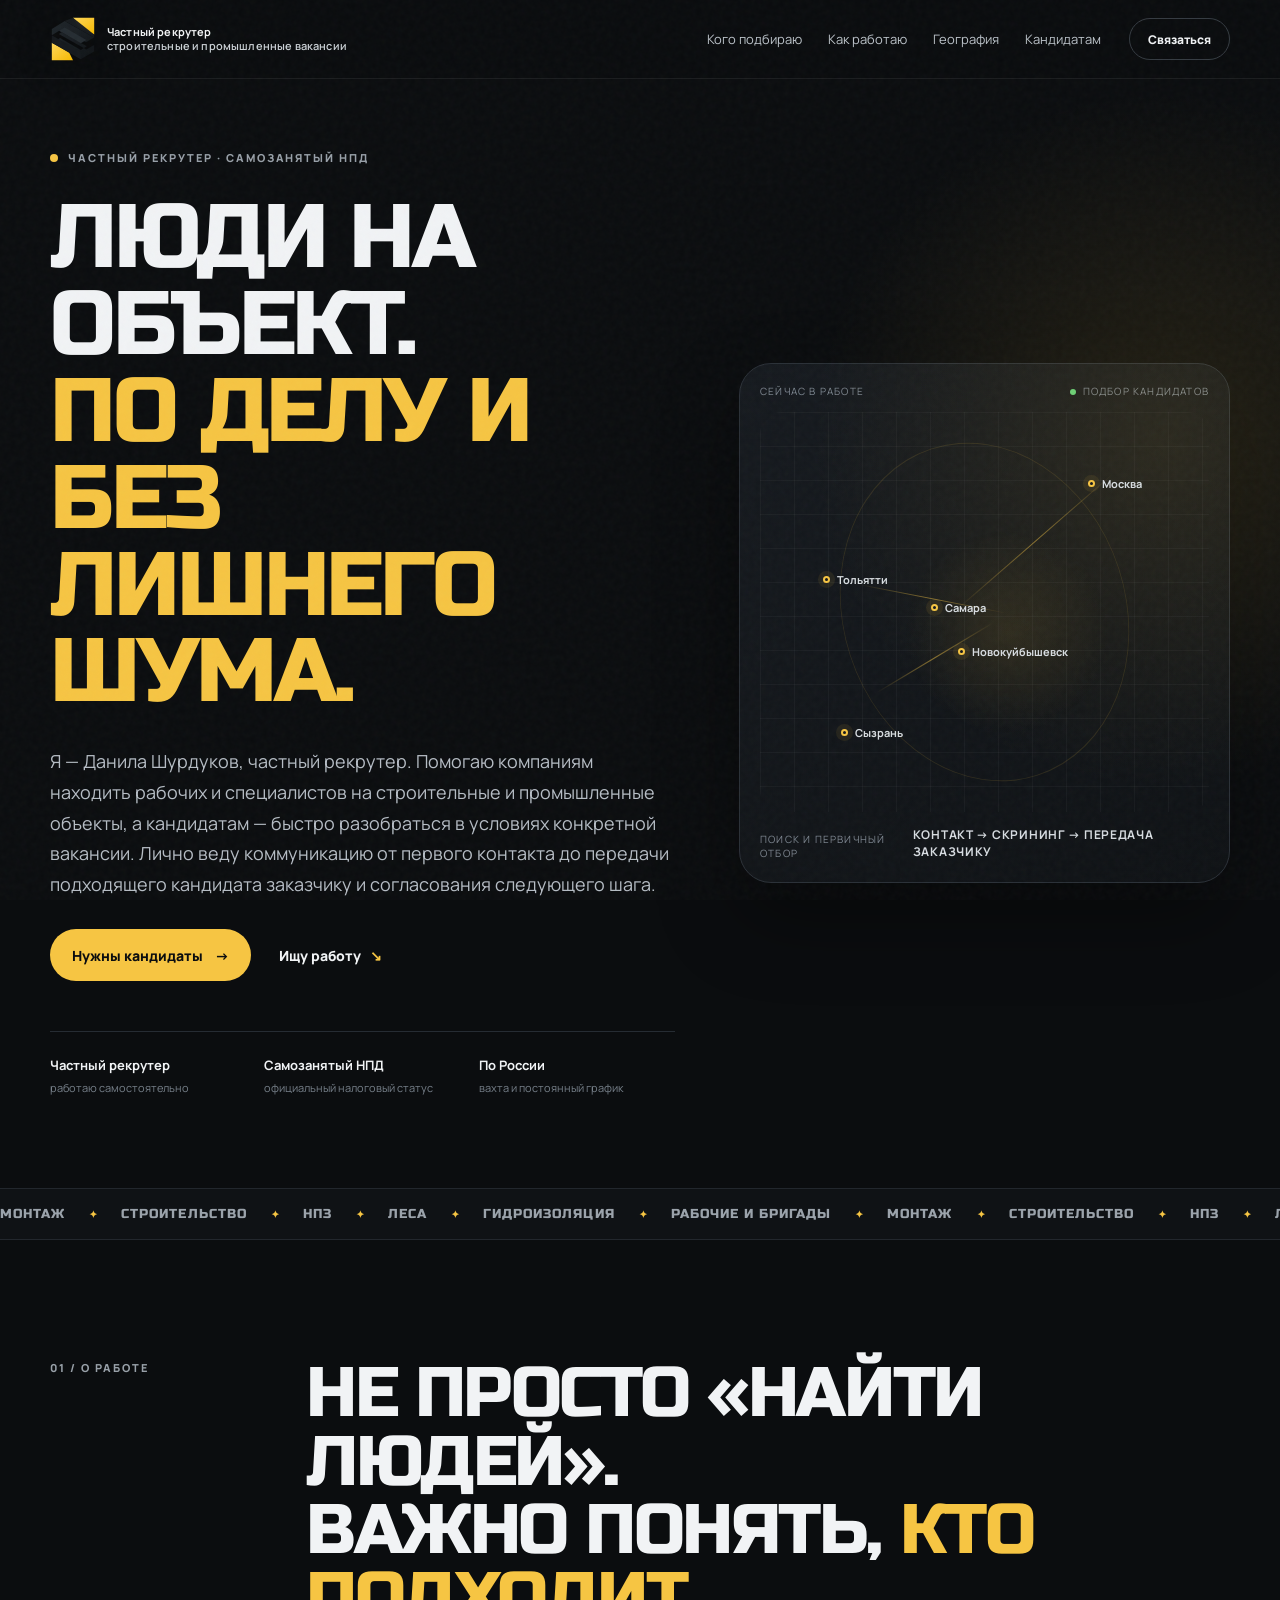
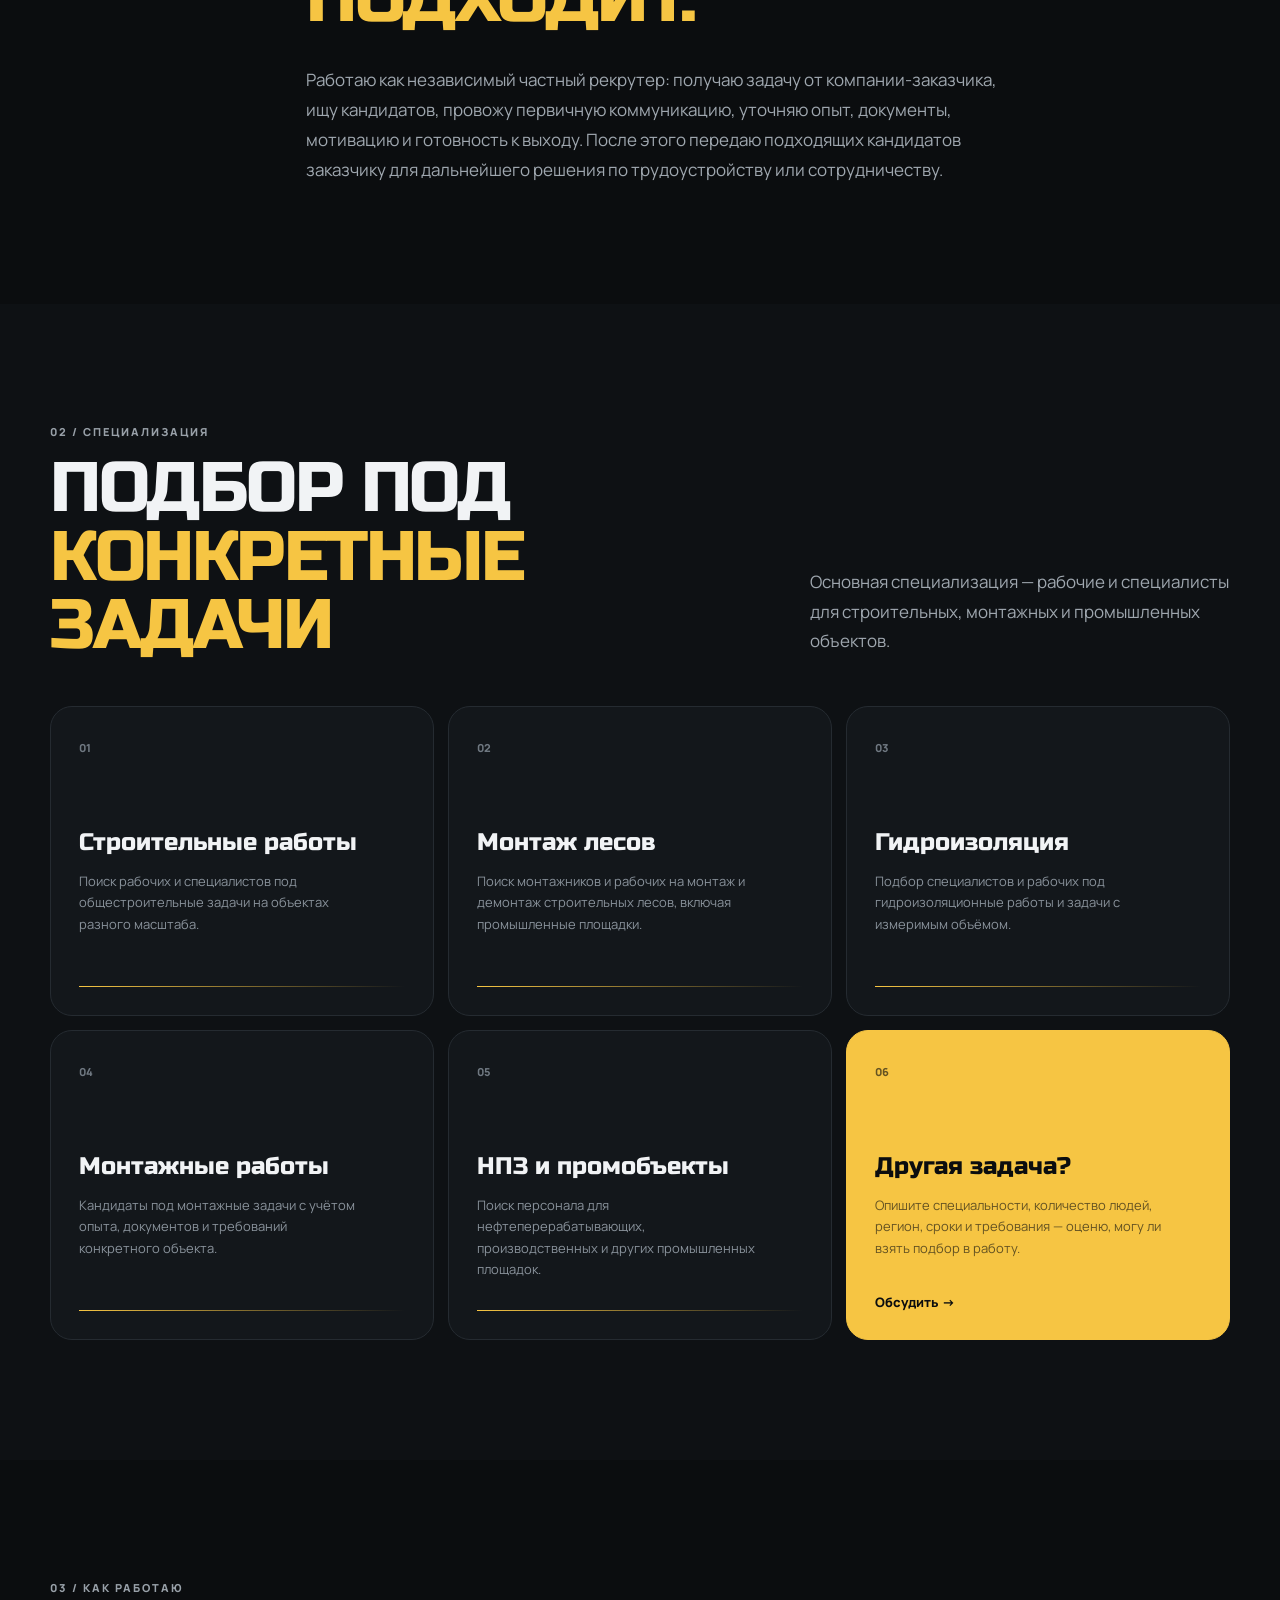
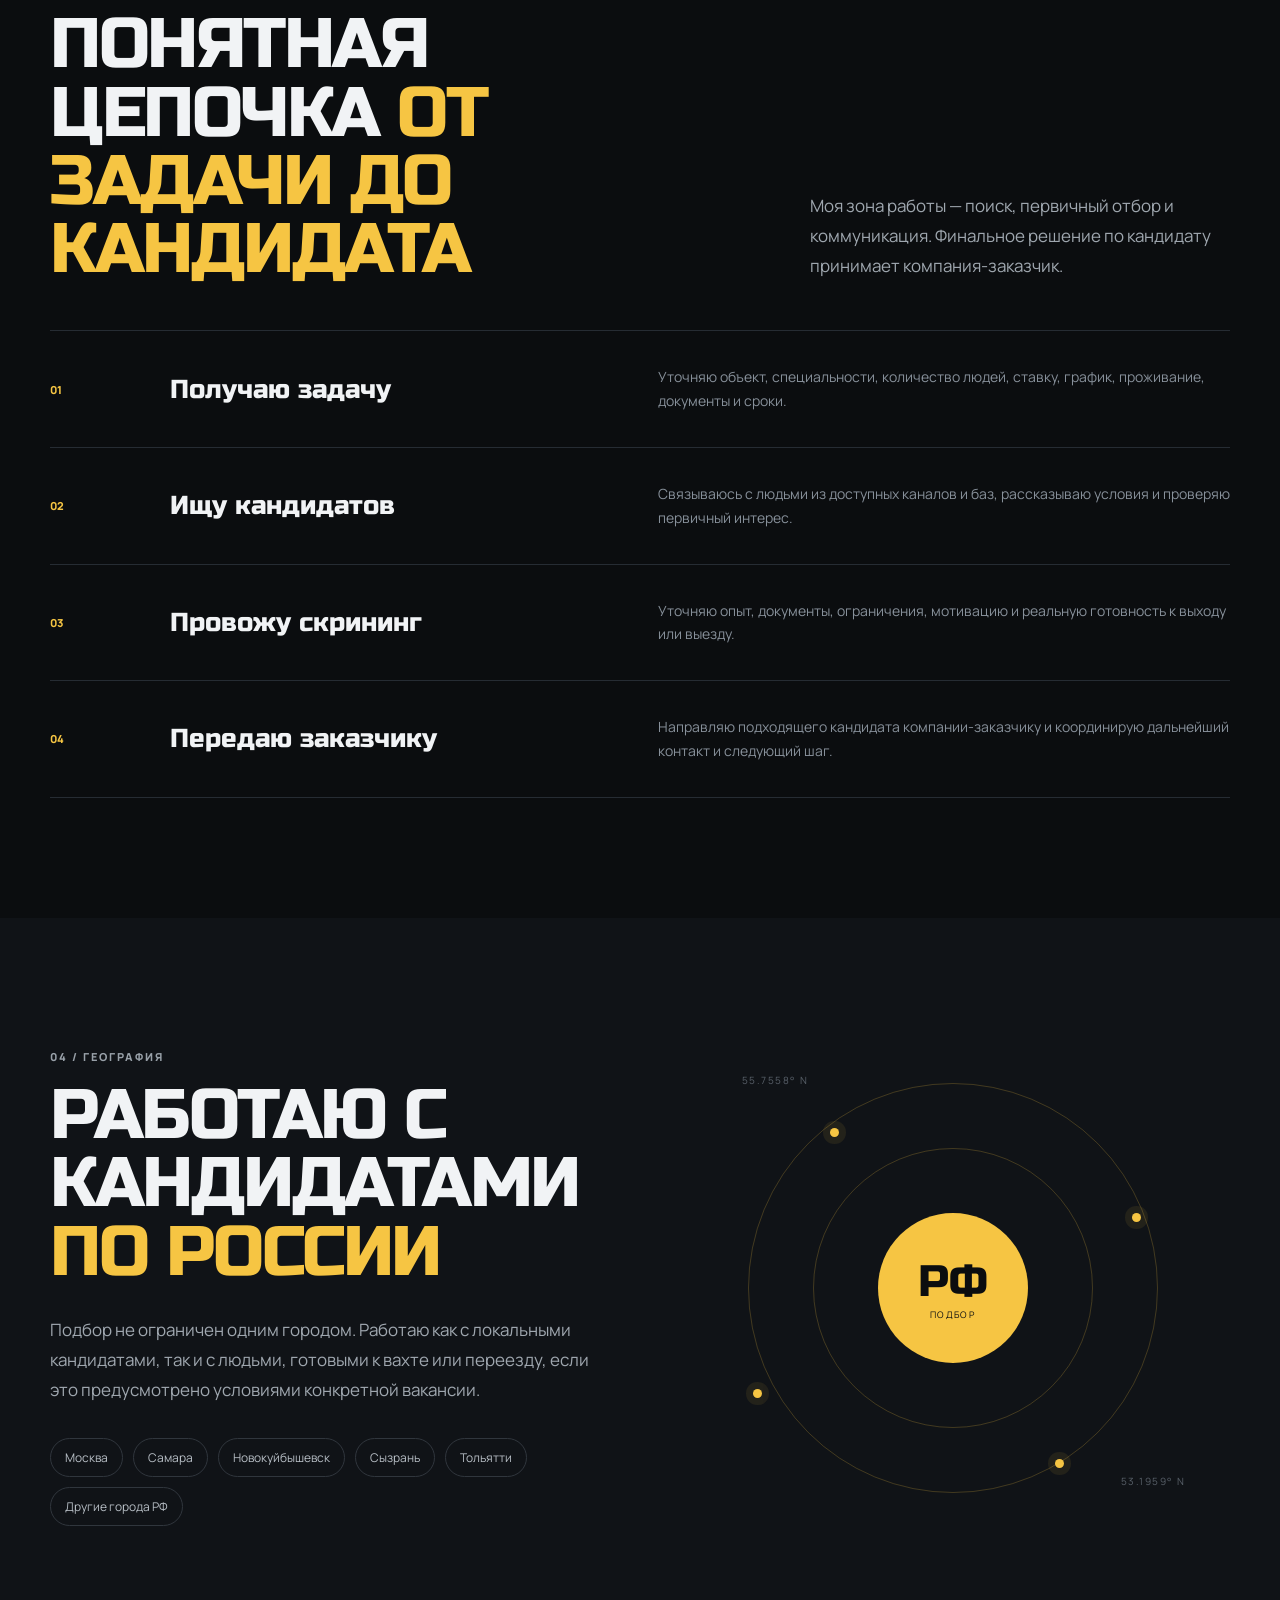
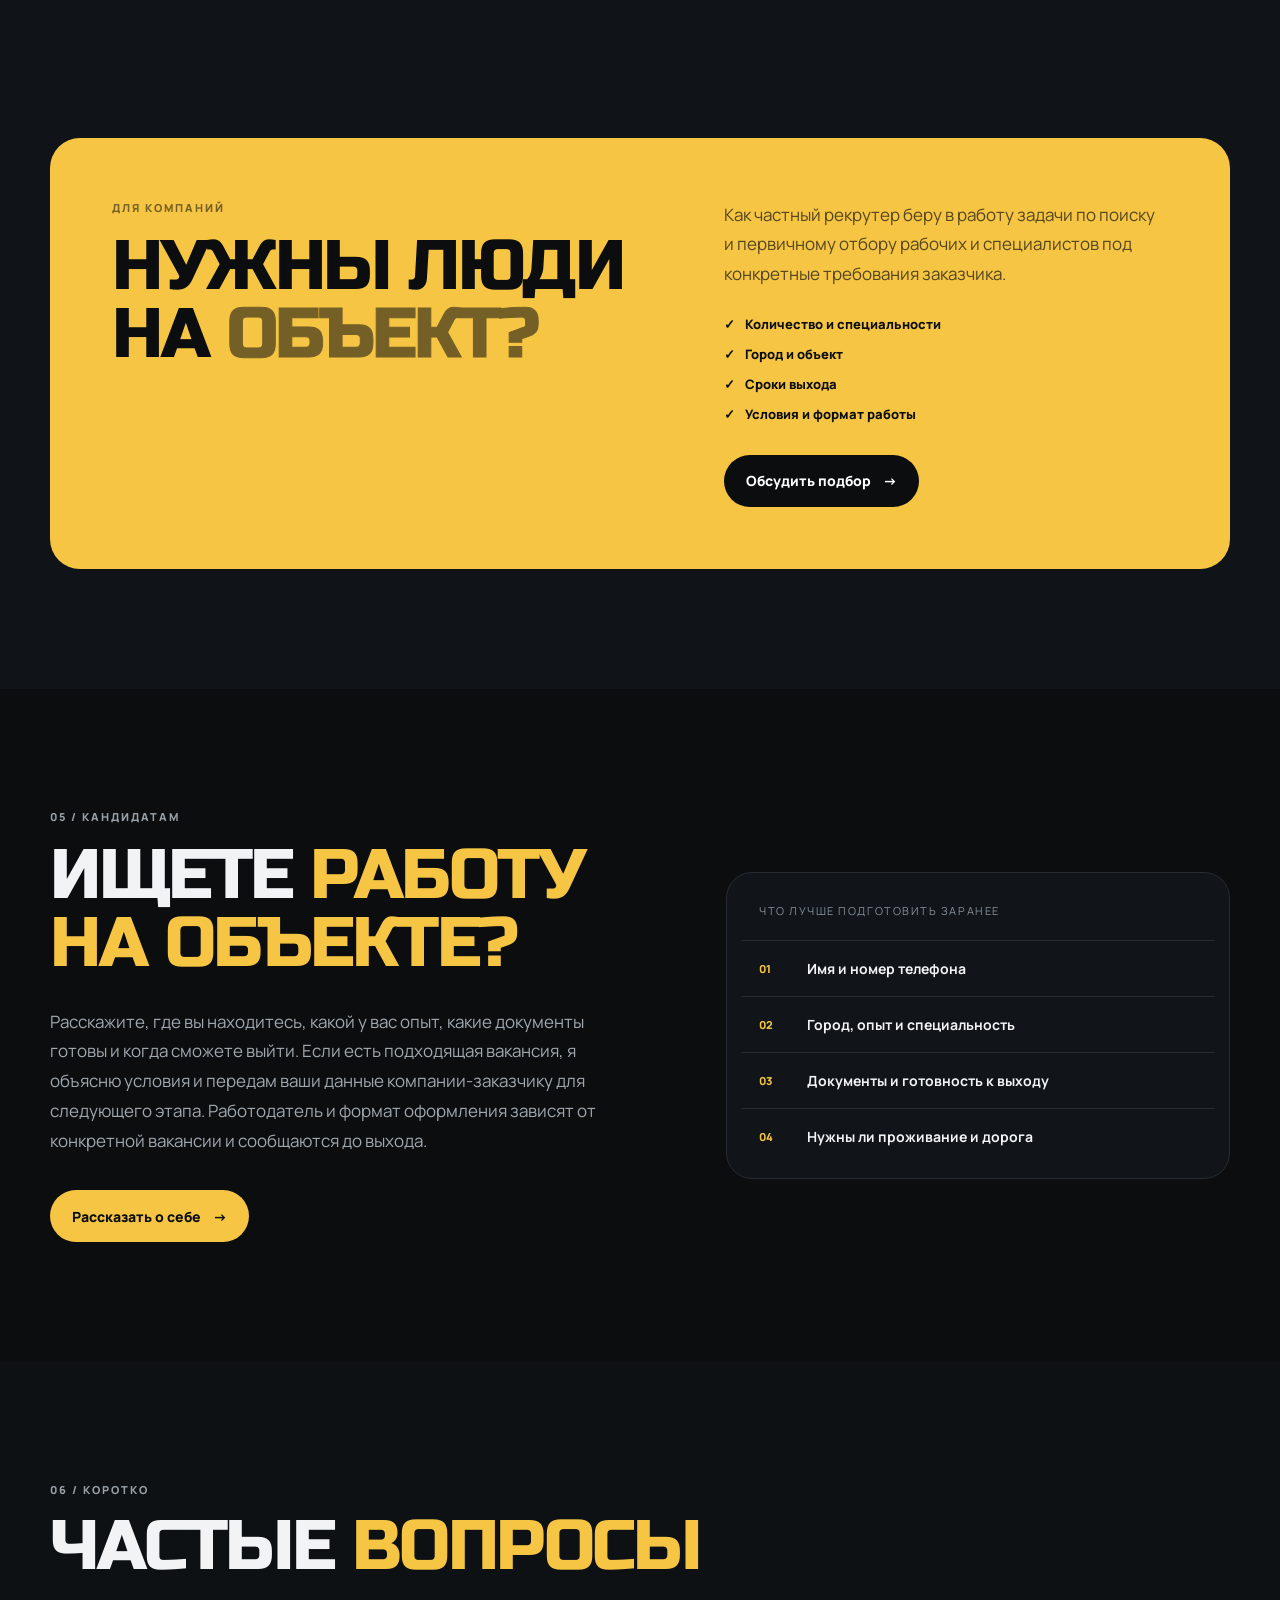
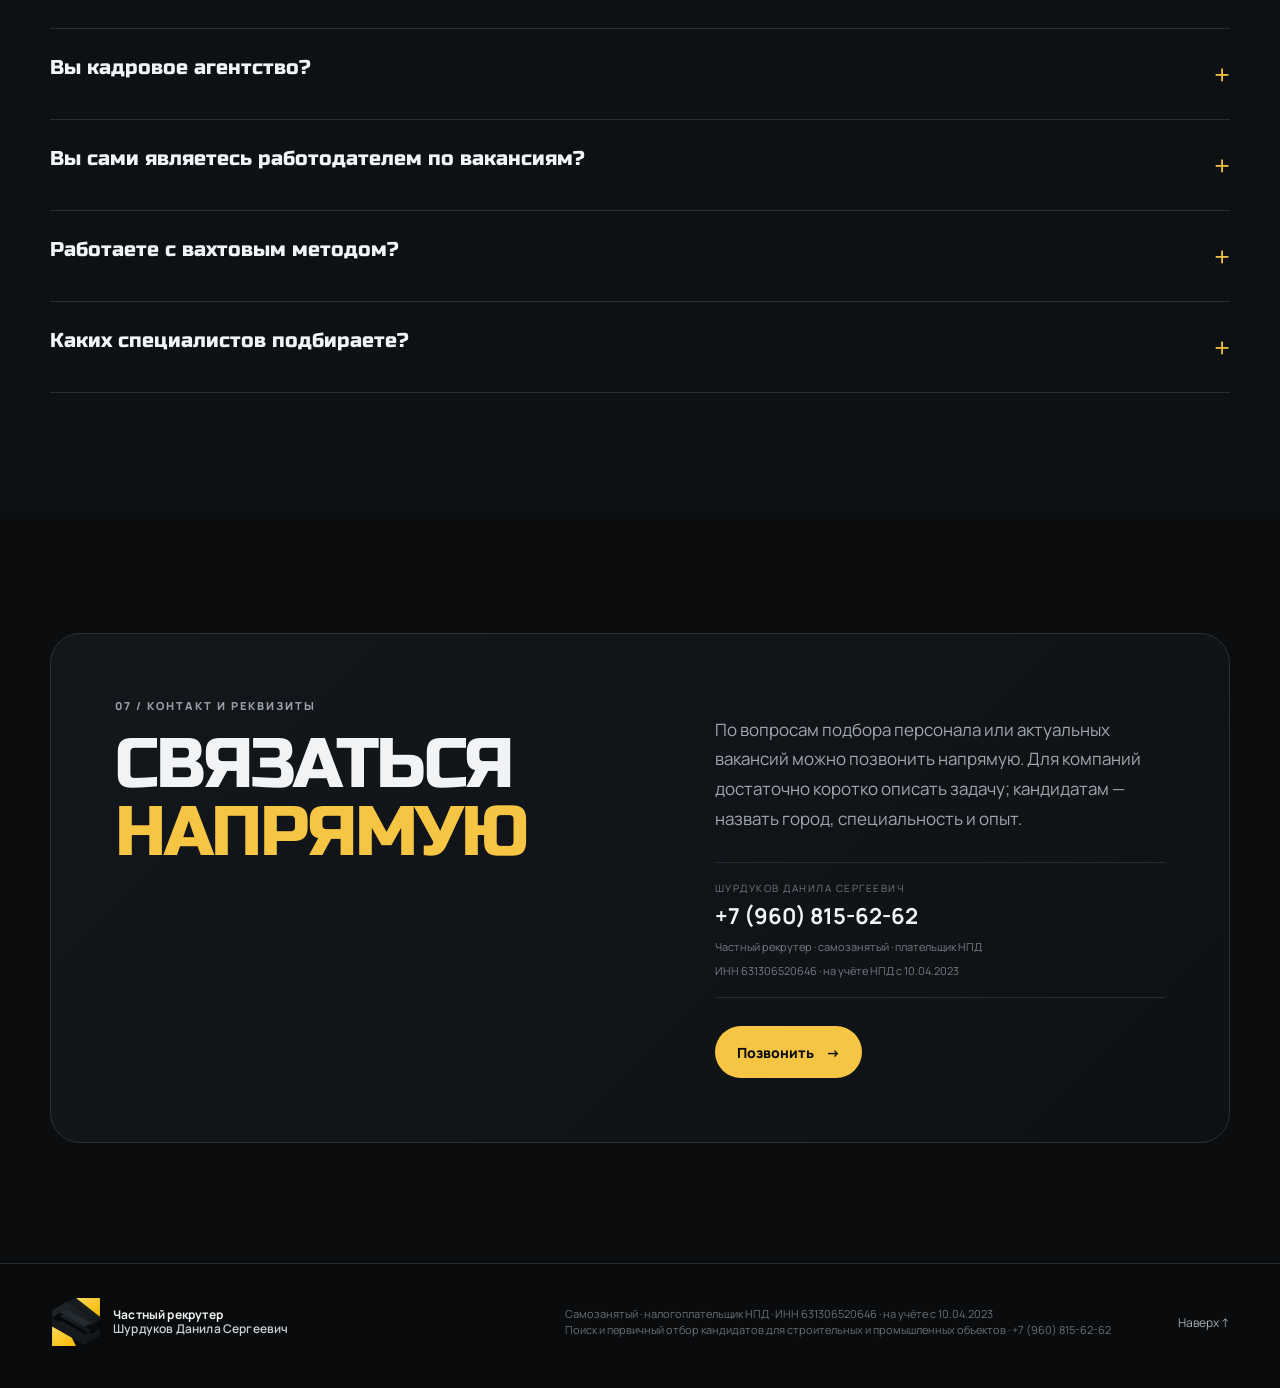
==== commit 5c324431: "Reposition site as self-employed private recruiter" ====
--- a/index.html
+++ b/index.html
@@ -4,40 +4,62 @@
   <meta charset="utf-8">
   <meta name="viewport" content="width=device-width, initial-scale=1">
   <meta name="theme-color" content="#0b0d0f">
-  <meta name="description" content="Промышленный и строительный подряд — подбор и вывод рабочих и бригад на строительные, промышленные и нефтеперерабатывающие объекты по России.">
-  <title>Промышленный и строительный подряд</title>
+  <meta name="description" content="Частный рекрутер Шурдуков Данила Сергеевич — поиск и первичный отбор рабочих и специалистов для строительных и промышленных объектов по России. Самозанятый, плательщик НПД.">
+  <meta name="author" content="Шурдуков Данила Сергеевич">
+  <meta property="og:title" content="Частный рекрутер | Шурдуков Данила Сергеевич">
+  <meta property="og:description" content="Поиск и первичный отбор рабочих и специалистов для строительных и промышленных объектов по России.">
+  <meta property="og:type" content="website">
+  <meta property="og:url" content="https://subpodryad-site.onrender.com">
+  <link rel="canonical" href="https://subpodryad-site.onrender.com">
+  <title>Частный рекрутер | Шурдуков Данила Сергеевич</title>
   <link rel="preconnect" href="https://fonts.googleapis.com">
   <link rel="preconnect" href="https://fonts.gstatic.com" crossorigin>
   <link href="https://fonts.googleapis.com/css2?family=Manrope:wght@400;500;600;700;800&family=Russo+One&display=swap" rel="stylesheet">
   <link rel="stylesheet" href="styles.css">
   <link rel="icon" href="brand-icon.svg" type="image/svg+xml">
+  <script type="application/ld+json">
+  {
+    "@context": "https://schema.org",
+    "@type": "Person",
+    "name": "Шурдуков Данила Сергеевич",
+    "jobTitle": "Частный рекрутер",
+    "description": "Частный рекрутер, самозанятый и плательщик налога на профессиональный доход. Поиск и первичный отбор кандидатов для строительных и промышленных объектов.",
+    "telephone": "+7-960-815-62-62",
+    "url": "https://subpodryad-site.onrender.com",
+    "identifier": {
+      "@type": "PropertyValue",
+      "propertyID": "ИНН",
+      "value": "631306520646"
+    }
+  }
+  </script>
 </head>
 <body>
   <div class="noise"></div>
 
   <header class="site-header" id="top">
     <div class="container nav">
-      <a class="brand brand-lockup" href="#top" aria-label="Промышленный и строительный подряд">
+      <a class="brand brand-lockup" href="#top" aria-label="Частный рекрутер Шурдуков Данила Сергеевич">
         <img class="brand-icon" src="brand-icon.svg" alt="">
-        <span class="brand-descriptor"><span>Промышленный</span><span>и строительный подряд</span></span>
+        <span class="brand-descriptor"><span>Частный рекрутер</span><span>строительные и промышленные вакансии</span></span>
       </a>
       <nav class="nav-links" aria-label="Основная навигация">
-        <a href="#services">Работы</a>
-        <a href="#process">Как работаем</a>
+        <a href="#services">Кого подбираю</a>
+        <a href="#process">Как работаю</a>
         <a href="#geography">География</a>
         <a href="#candidates">Кандидатам</a>
       </nav>
-      <a class="btn btn-small btn-outline" href="#contact">Обсудить задачу</a>
+      <a class="btn btn-small btn-outline" href="#contact">Связаться</a>
       <button class="menu-button" aria-expanded="false" aria-controls="mobile-menu" aria-label="Открыть меню">
         <span></span><span></span>
       </button>
     </div>
     <div class="mobile-menu" id="mobile-menu">
-      <a href="#services">Работы</a>
-      <a href="#process">Как работаем</a>
+      <a href="#services">Кого подбираю</a>
+      <a href="#process">Как работаю</a>
       <a href="#geography">География</a>
       <a href="#candidates">Кандидатам</a>
-      <a href="#contact">Обсудить задачу</a>
+      <a href="#contact">Связаться</a>
     </div>
   </header>
 
@@ -45,24 +67,24 @@
     <section class="hero">
       <div class="container hero-grid">
         <div class="hero-copy reveal">
-          <div class="eyebrow"><span class="pulse"></span> Строительные и промышленные объекты</div>
-          <h1>ЛЮДИ НА ОБЪЕКТ.<br><span>БЕЗ ЛИШНЕГО ШУМА.</span></h1>
-          <p class="hero-lead">Подбираем рабочих и бригады под конкретную задачу: строительство, НПЗ, монтаж, леса, гидроизоляция и другие виды работ. Сопровождаем человека от первого контакта до выхода на объект.</p>
+          <div class="eyebrow"><span class="pulse"></span> Частный рекрутер · Самозанятый НПД</div>
+          <h1>ЛЮДИ НА ОБЪЕКТ.<br><span>ПО ДЕЛУ И БЕЗ ЛИШНЕГО ШУМА.</span></h1>
+          <p class="hero-lead">Я — Данила Шурдуков, частный рекрутер. Помогаю компаниям находить рабочих и специалистов на строительные и промышленные объекты, а кандидатам — быстро разобраться в условиях конкретной вакансии. Лично веду коммуникацию от первого контакта до передачи подходящего кандидата заказчику и согласования следующего шага.</p>
           <div class="hero-actions">
-            <a class="btn btn-primary" href="#contact">Нужны люди <span>→</span></a>
+            <a class="btn btn-primary" href="#contact">Нужны кандидаты <span>→</span></a>
             <a class="text-link" href="#candidates">Ищу работу <span>↘</span></a>
           </div>
           <div class="hero-meta">
-            <div><strong>Россия</strong><span>работаем в разных регионах</span></div>
-            <div><strong>Вахта / график</strong><span>подбираем формат под объект</span></div>
-            <div><strong>Под задачу</strong><span>от отдельных специалистов до бригад</span></div>
-          </div>
-        </div>
-
-        <div class="hero-panel reveal delay-1" aria-label="Направления работы">
+            <div><strong>Частный рекрутер</strong><span>работаю самостоятельно</span></div>
+            <div><strong>Самозанятый НПД</strong><span>официальный налоговый статус</span></div>
+            <div><strong>По России</strong><span>вахта и постоянный график</span></div>
+          </div>
+        </div>
+
+        <div class="hero-panel reveal delay-1" aria-label="География подбора">
           <div class="panel-top">
             <span>СЕЙЧАС В РАБОТЕ</span>
-            <span class="status-dot">связь с объектами</span>
+            <span class="status-dot">подбор кандидатов</span>
           </div>
           <div class="route-map">
             <div class="route-line line-a"></div>
@@ -75,25 +97,25 @@
             <span class="city city-tlt"><i></i>Тольятти</span>
           </div>
           <div class="panel-bottom">
-            <span>Комплектация объекта</span>
-            <strong>Подбор → Проверка → Выход</strong>
+            <span>Поиск и первичный отбор</span>
+            <strong>Контакт → Скрининг → Передача заказчику</strong>
           </div>
         </div>
       </div>
       <div class="marquee" aria-hidden="true">
         <div class="marquee-track">
-          <span>МОНТАЖ</span><b>✦</b><span>СТРОИТЕЛЬСТВО</span><b>✦</b><span>НПЗ</span><b>✦</b><span>ЛЕСА</span><b>✦</b><span>ГИДРОИЗОЛЯЦИЯ</span><b>✦</b><span>БРИГАДЫ</span><b>✦</b>
-          <span>МОНТАЖ</span><b>✦</b><span>СТРОИТЕЛЬСТВО</span><b>✦</b><span>НПЗ</span><b>✦</b><span>ЛЕСА</span><b>✦</b><span>ГИДРОИЗОЛЯЦИЯ</span><b>✦</b><span>БРИГАДЫ</span><b>✦</b>
+          <span>МОНТАЖ</span><b>✦</b><span>СТРОИТЕЛЬСТВО</span><b>✦</b><span>НПЗ</span><b>✦</b><span>ЛЕСА</span><b>✦</b><span>ГИДРОИЗОЛЯЦИЯ</span><b>✦</b><span>РАБОЧИЕ И БРИГАДЫ</span><b>✦</b>
+          <span>МОНТАЖ</span><b>✦</b><span>СТРОИТЕЛЬСТВО</span><b>✦</b><span>НПЗ</span><b>✦</b><span>ЛЕСА</span><b>✦</b><span>ГИДРОИЗОЛЯЦИЯ</span><b>✦</b><span>РАБОЧИЕ И БРИГАДЫ</span><b>✦</b>
         </div>
       </div>
     </section>
 
     <section class="section intro">
       <div class="container split">
-        <div class="section-label reveal">01 / ЗАДАЧА</div>
+        <div class="section-label reveal">01 / О РАБОТЕ</div>
         <div class="intro-copy reveal delay-1">
-          <h2>НЕ ПРОСТО «НАЙТИ ЛЮДЕЙ».<br>НУЖНО, ЧТОБЫ ОНИ <span>ВЫШЛИ.</span></h2>
-          <p>На объекте важен не поток резюме, а понятный результат. Поэтому мы работаем с требованиями конкретной площадки: специальность, опыт, документы, проживание, график, дата выхода и готовность к переезду.</p>
+          <h2>НЕ ПРОСТО «НАЙТИ ЛЮДЕЙ».<br>ВАЖНО ПОНЯТЬ, <span>КТО ПОДХОДИТ.</span></h2>
+          <p>Работаю как независимый частный рекрутер: получаю задачу от компании-заказчика, ищу кандидатов, провожу первичную коммуникацию, уточняю опыт, документы, мотивацию и готовность к выходу. После этого передаю подходящих кандидатов заказчику для дальнейшего решения по трудоустройству или сотрудничеству.</p>
         </div>
       </div>
     </section>
@@ -102,46 +124,46 @@
       <div class="container">
         <div class="section-head reveal">
           <div>
-            <div class="section-label">02 / НАПРАВЛЕНИЯ</div>
-            <h2>ПОДБИРАЕМ ПОД <span>РЕАЛЬНЫЕ РАБОТЫ</span></h2>
-          </div>
-          <p>Собираем требования по объекту и ищем людей под конкретный объём, квалификацию и условия.</p>
+            <div class="section-label">02 / СПЕЦИАЛИЗАЦИЯ</div>
+            <h2>ПОДБОР ПОД <span>КОНКРЕТНЫЕ ЗАДАЧИ</span></h2>
+          </div>
+          <p>Основная специализация — рабочие и специалисты для строительных, монтажных и промышленных объектов.</p>
         </div>
         <div class="service-grid">
           <article class="service-card reveal">
             <span class="service-num">01</span>
             <h3>Строительные работы</h3>
-            <p>Рабочие и бригады для общестроительных задач на объектах разного масштаба.</p>
+            <p>Поиск рабочих и специалистов под общестроительные задачи на объектах разного масштаба.</p>
             <div class="card-line"></div>
           </article>
           <article class="service-card reveal delay-1">
             <span class="service-num">02</span>
             <h3>Монтаж лесов</h3>
-            <p>Подбор людей на монтаж и демонтаж строительных лесов, в том числе для промышленных площадок.</p>
+            <p>Поиск монтажников и рабочих на монтаж и демонтаж строительных лесов, включая промышленные площадки.</p>
             <div class="card-line"></div>
           </article>
           <article class="service-card reveal delay-2">
             <span class="service-num">03</span>
             <h3>Гидроизоляция</h3>
-            <p>Комплектация бригад под гидроизоляционные работы и задачи с измеримым объёмом.</p>
+            <p>Подбор специалистов и рабочих под гидроизоляционные работы и задачи с измеримым объёмом.</p>
             <div class="card-line"></div>
           </article>
           <article class="service-card reveal">
             <span class="service-num">04</span>
             <h3>Монтажные работы</h3>
-            <p>Специалисты под монтажные задачи с учётом требований объекта и допуска к работам.</p>
+            <p>Кандидаты под монтажные задачи с учётом опыта, документов и требований конкретного объекта.</p>
             <div class="card-line"></div>
           </article>
           <article class="service-card reveal delay-1">
             <span class="service-num">05</span>
             <h3>НПЗ и промобъекты</h3>
-            <p>Подбор персонала для работы на нефтеперерабатывающих и промышленных площадках.</p>
+            <p>Поиск персонала для нефтеперерабатывающих, производственных и других промышленных площадок.</p>
             <div class="card-line"></div>
           </article>
           <article class="service-card accent-card reveal delay-2">
             <span class="service-num">06</span>
             <h3>Другая задача?</h3>
-            <p>Опишите объект, количество людей, сроки и требования — разберём задачу отдельно.</p>
+            <p>Опишите специальности, количество людей, регион, сроки и требования — оценю, могу ли взять подбор в работу.</p>
             <a href="#contact">Обсудить →</a>
           </article>
         </div>
@@ -152,31 +174,31 @@
       <div class="container">
         <div class="section-head reveal">
           <div>
-            <div class="section-label">03 / ПРОЦЕСС</div>
-            <h2>ПОНЯТНАЯ ЦЕПОЧКА <span>ДО ВЫХОДА</span></h2>
-          </div>
-          <p>Системный подбор помогает не терять кандидатов между звонком, документами, дорогой и первым рабочим днём.</p>
+            <div class="section-label">03 / КАК РАБОТАЮ</div>
+            <h2>ПОНЯТНАЯ ЦЕПОЧКА <span>ОТ ЗАДАЧИ ДО КАНДИДАТА</span></h2>
+          </div>
+          <p>Моя зона работы — поиск, первичный отбор и коммуникация. Финальное решение по кандидату принимает компания-заказчик.</p>
         </div>
         <div class="process-list">
           <div class="process-row reveal">
             <span class="process-index">01</span>
-            <h3>Фиксируем задачу</h3>
-            <p>Объект, специальности, количество, ставка, график, проживание, документы и дата выхода.</p>
+            <h3>Получаю задачу</h3>
+            <p>Уточняю объект, специальности, количество людей, ставку, график, проживание, документы и сроки.</p>
           </div>
           <div class="process-row reveal">
             <span class="process-index">02</span>
-            <h3>Подбираем людей</h3>
-            <p>Связываемся с кандидатами, уточняем опыт, мотивацию, ограничения и готовность к работе.</p>
+            <h3>Ищу кандидатов</h3>
+            <p>Связываюсь с людьми из доступных каналов и баз, рассказываю условия и проверяю первичный интерес.</p>
           </div>
           <div class="process-row reveal">
             <span class="process-index">03</span>
-            <h3>Сверяем документы</h3>
-            <p>Проверяем комплектность документов и требования конкретной площадки до отправки на объект.</p>
+            <h3>Провожу скрининг</h3>
+            <p>Уточняю опыт, документы, ограничения, мотивацию и реальную готовность к выходу или выезду.</p>
           </div>
           <div class="process-row reveal">
             <span class="process-index">04</span>
-            <h3>Сопровождаем выход</h3>
-            <p>Держим связь по дороге, выходу, первым дням и обратной связи со стороны объекта.</p>
+            <h3>Передаю заказчику</h3>
+            <p>Направляю подходящего кандидата компании-заказчику и координирую дальнейший контакт и следующий шаг.</p>
           </div>
         </div>
       </div>
@@ -186,8 +208,8 @@
       <div class="container geo-grid">
         <div class="geo-copy reveal">
           <div class="section-label">04 / ГЕОГРАФИЯ</div>
-          <h2>РАБОТАЕМ ТАМ, ГДЕ <span>НУЖНЫ ЛЮДИ</span></h2>
-          <p>Не ограничиваемся одним городом. Подбираем кандидатов локально и на вахтовый формат, учитывая дорогу, проживание и готовность к переезду.</p>
+          <h2>РАБОТАЮ С КАНДИДАТАМИ <span>ПО РОССИИ</span></h2>
+          <p>Подбор не ограничен одним городом. Работаю как с локальными кандидатами, так и с людьми, готовыми к вахте или переезду, если это предусмотрено условиями конкретной вакансии.</p>
           <div class="city-tags">
             <span>Москва</span><span>Самара</span><span>Новокуйбышевск</span><span>Сызрань</span><span>Тольятти</span><span>Другие города РФ</span>
           </div>
@@ -197,7 +219,7 @@
           <div class="coordinate c2">53.1959° N</div>
           <div class="geo-ring ring-1"></div>
           <div class="geo-ring ring-2"></div>
-          <div class="geo-core"><span>РФ</span><small>объекты</small></div>
+          <div class="geo-core"><span>РФ</span><small>подбор</small></div>
           <div class="geo-point p1"></div><div class="geo-point p2"></div><div class="geo-point p3"></div><div class="geo-point p4"></div>
         </div>
       </div>
@@ -206,18 +228,18 @@
     <section class="section employer">
       <div class="container employer-card reveal">
         <div>
-          <div class="section-label dark-label">ДЛЯ ЗАКАЗЧИКА</div>
-          <h2>ЕСТЬ ОБЪЕКТ.<br>НУЖНА <span>КОМАНДА.</span></h2>
+          <div class="section-label dark-label">ДЛЯ КОМПАНИЙ</div>
+          <h2>НУЖНЫ ЛЮДИ<br>НА <span>ОБЪЕКТ?</span></h2>
         </div>
         <div class="employer-side">
-          <p>Передайте исходные данные — мы разложим задачу на конкретные требования к людям и начнём подбор.</p>
+          <p>Как частный рекрутер беру в работу задачи по поиску и первичному отбору рабочих и специалистов под конкретные требования заказчика.</p>
           <ul>
             <li>Количество и специальности</li>
             <li>Город и объект</li>
             <li>Сроки выхода</li>
             <li>Условия и формат работы</li>
           </ul>
-          <a class="btn btn-dark" href="#contact">Передать задачу <span>→</span></a>
+          <a class="btn btn-dark" href="#contact">Обсудить подбор <span>→</span></a>
         </div>
       </div>
     </section>
@@ -227,7 +249,7 @@
         <div class="candidate-copy reveal">
           <div class="section-label">05 / КАНДИДАТАМ</div>
           <h2>ИЩЕТЕ <span>РАБОТУ НА ОБЪЕКТЕ?</span></h2>
-          <p>Расскажите, где вы находитесь, какой у вас опыт, какие документы готовы и когда сможете выйти. Подбираем варианты как для вахтового метода, так и для постоянного графика.</p>
+          <p>Расскажите, где вы находитесь, какой у вас опыт, какие документы готовы и когда сможете выйти. Если есть подходящая вакансия, я объясню условия и передам ваши данные компании-заказчику для следующего этапа. Работодатель и формат оформления зависят от конкретной вакансии и сообщаются до выхода.</p>
           <a class="btn btn-primary" href="#contact">Рассказать о себе <span>→</span></a>
         </div>
         <div class="candidate-checklist reveal delay-1">
@@ -250,20 +272,20 @@
         </div>
         <div class="faq-list">
           <details class="reveal">
-            <summary>Вы работаете только в Самарской области?<span>+</span></summary>
-            <p>Нет. Среди направлений работы — Москва, Самара, Новокуйбышевск, Сызрань, Тольятти и другие города России. География зависит от текущих объектов.</p>
+            <summary>Вы кадровое агентство?<span>+</span></summary>
+            <p>Нет. Я работаю самостоятельно как частный рекрутер и зарегистрирован как налогоплательщик налога на профессиональный доход. Услуги по поиску и первичному отбору кандидатов оказываю заказчикам напрямую.</p>
           </details>
           <details class="reveal">
-            <summary>Можно подобрать целую бригаду?<span>+</span></summary>
-            <p>Да. Задача может быть как на отдельных специалистов, так и на сформированные или комплектуемые бригады.</p>
+            <summary>Вы сами являетесь работодателем по вакансиям?<span>+</span></summary>
+            <p>Не обязательно. По каждой конкретной вакансии работодатель, условия и формат оформления сообщаются кандидату отдельно. Я отвечаю за поиск, первичную коммуникацию, скрининг и передачу подходящих кандидатов заказчику.</p>
           </details>
           <details class="reveal">
             <summary>Работаете с вахтовым методом?<span>+</span></summary>
-            <p>Да. При подборе учитываем готовность к переезду, дорогу, проживание и дату возможного выхода.</p>
+            <p>Да. При подборе учитываю готовность к переезду, дорогу, проживание и дату возможного выхода, если такие условия предусмотрены вакансией.</p>
           </details>
           <details class="reveal">
-            <summary>Какие работы можно закрывать?<span>+</span></summary>
-            <p>Строительные и монтажные работы, строительные леса, гидроизоляция, задачи на НПЗ и промышленных объектах, а также другие направления после уточнения требований.</p>
+            <summary>Каких специалистов подбираете?<span>+</span></summary>
+            <p>Основные направления — строительные и монтажные работы, строительные леса, гидроизоляция, НПЗ и промышленные объекты. Другие задачи обсуждаются отдельно.</p>
           </details>
         </div>
       </div>
@@ -272,17 +294,18 @@
     <section class="section contact" id="contact">
       <div class="container contact-card reveal">
         <div>
-          <div class="section-label">07 / СВЯЗАТЬСЯ</div>
-          <h2>ОБСУДИМ<br><span>ВАШУ ЗАДАЧУ</span></h2>
+          <div class="section-label">07 / КОНТАКТ И РЕКВИЗИТЫ</div>
+          <h2>СВЯЗАТЬСЯ<br><span>НАПРЯМУЮ</span></h2>
         </div>
         <div class="contact-side">
-          <p>Для расчёта и старта подбора достаточно коротко описать объект: город, какие специалисты нужны, сколько человек и к какой дате.</p>
+          <p>По вопросам подбора персонала или актуальных вакансий можно позвонить напрямую. Для компаний достаточно коротко описать задачу; кандидатам — назвать город, специальность и опыт.</p>
           <div class="contact-note">
-            <span>Менеджер по подбору персонала</span>
+            <span>Шурдуков Данила Сергеевич</span>
             <strong><a href="tel:+79608156262">+7 (960) 815-62-62</a></strong>
-            <small>По вопросам трудоустройства и выхода на объекты</small>
-          </div>
-          <a class="btn btn-primary" href="tel:+79608156262">Позвонить менеджеру <span>→</span></a>
+            <small>Частный рекрутер · самозанятый · плательщик НПД</small>
+            <small>ИНН 631306520646 · на учёте НПД с 10.04.2023</small>
+          </div>
+          <a class="btn btn-primary" href="tel:+79608156262">Позвонить <span>→</span></a>
         </div>
       </div>
     </section>
@@ -292,9 +315,9 @@
     <div class="container footer-grid">
       <div class="brand brand-lockup footer-brand">
         <img class="brand-icon" src="brand-icon.svg" alt="">
-        <span class="brand-descriptor"><span>Промышленный</span><span>и строительный подряд</span></span>
-      </div>
-      <p>Подбор и сопровождение персонала для строительных и промышленных объектов.<br><a href="tel:+79608156262">+7 (960) 815-62-62</a> · менеджер по подбору персонала</p>
+        <span class="brand-descriptor"><span>Частный рекрутер</span><span>Шурдуков Данила Сергеевич</span></span>
+      </div>
+      <p>Самозанятый · налогоплательщик НПД · ИНН 631306520646 · на учёте с 10.04.2023<br>Поиск и первичный отбор кандидатов для строительных и промышленных объектов · <a href="tel:+79608156262">+7 (960) 815-62-62</a></p>
       <a href="#top">Наверх ↑</a>
     </div>
   </footer>
--- a/styles.css
+++ b/styles.css
@@ -34,12 +34,11 @@
   border-bottom:1px solid rgba(255,255,255,.07);
 }
 .nav{height:78px;display:flex;align-items:center;gap:28px}
-.brand{display:inline-flex;align-items:center;gap:10px;font-weight:800;letter-spacing:.08em}
-.brand-mark{
-  width:34px;height:34px;border-radius:10px;display:grid;place-items:center;
-  background:var(--accent);color:var(--dark);font-family:"Russo One",sans-serif;
-}
-.brand-text{font-size:14px}
+.brand{display:inline-flex;align-items:center;gap:11px;font-weight:800}
+.brand-lockup{flex:0 0 auto;min-width:218px}
+.brand-icon{width:46px;height:46px;display:block;object-fit:contain;filter:drop-shadow(0 5px 16px rgba(0,0,0,.28))}
+.brand-descriptor{display:flex;flex-direction:column;gap:2px;color:#f2f4f5;font-size:11px;font-weight:700;line-height:1.05;letter-spacing:.015em;white-space:nowrap}
+.brand-descriptor span:last-child{color:#cbd1d6;font-weight:600}
 .nav-links{display:flex;gap:26px;margin-left:auto}
 .nav-links a{font-size:13px;color:#bcc3ca;transition:.2s}
 .nav-links a:hover{color:var(--text)}
@@ -219,6 +218,8 @@
 
 footer{border-top:1px solid var(--line);padding:32px 0 40px;background:#090b0d}
 .footer-grid{display:grid;grid-template-columns:1fr 1.2fr auto;gap:30px;align-items:center}
+.footer-brand .brand-icon{width:52px;height:52px}
+.footer-brand .brand-descriptor{font-size:12px}
 .footer-grid p{color:#68717a;font-size:11px;line-height:1.5;margin:0}
 .footer-grid>a{font-size:12px;color:#aab1b8}
 
@@ -246,6 +247,9 @@
 @media (max-width:640px){
   .container{width:min(calc(100% - 28px),var(--max))}
   .nav{height:70px}.mobile-menu{top:70px}
+  .brand-lockup{min-width:0}
+  .brand-icon{width:40px;height:40px}
+  .brand-descriptor{font-size:9.5px;gap:1px}
   .hero{padding-top:112px;min-height:auto}
   h1{font-size:clamp(46px,14vw,64px)}h2{font-size:clamp(38px,11vw,52px)}
   .hero-lead{font-size:15px;line-height:1.65}
